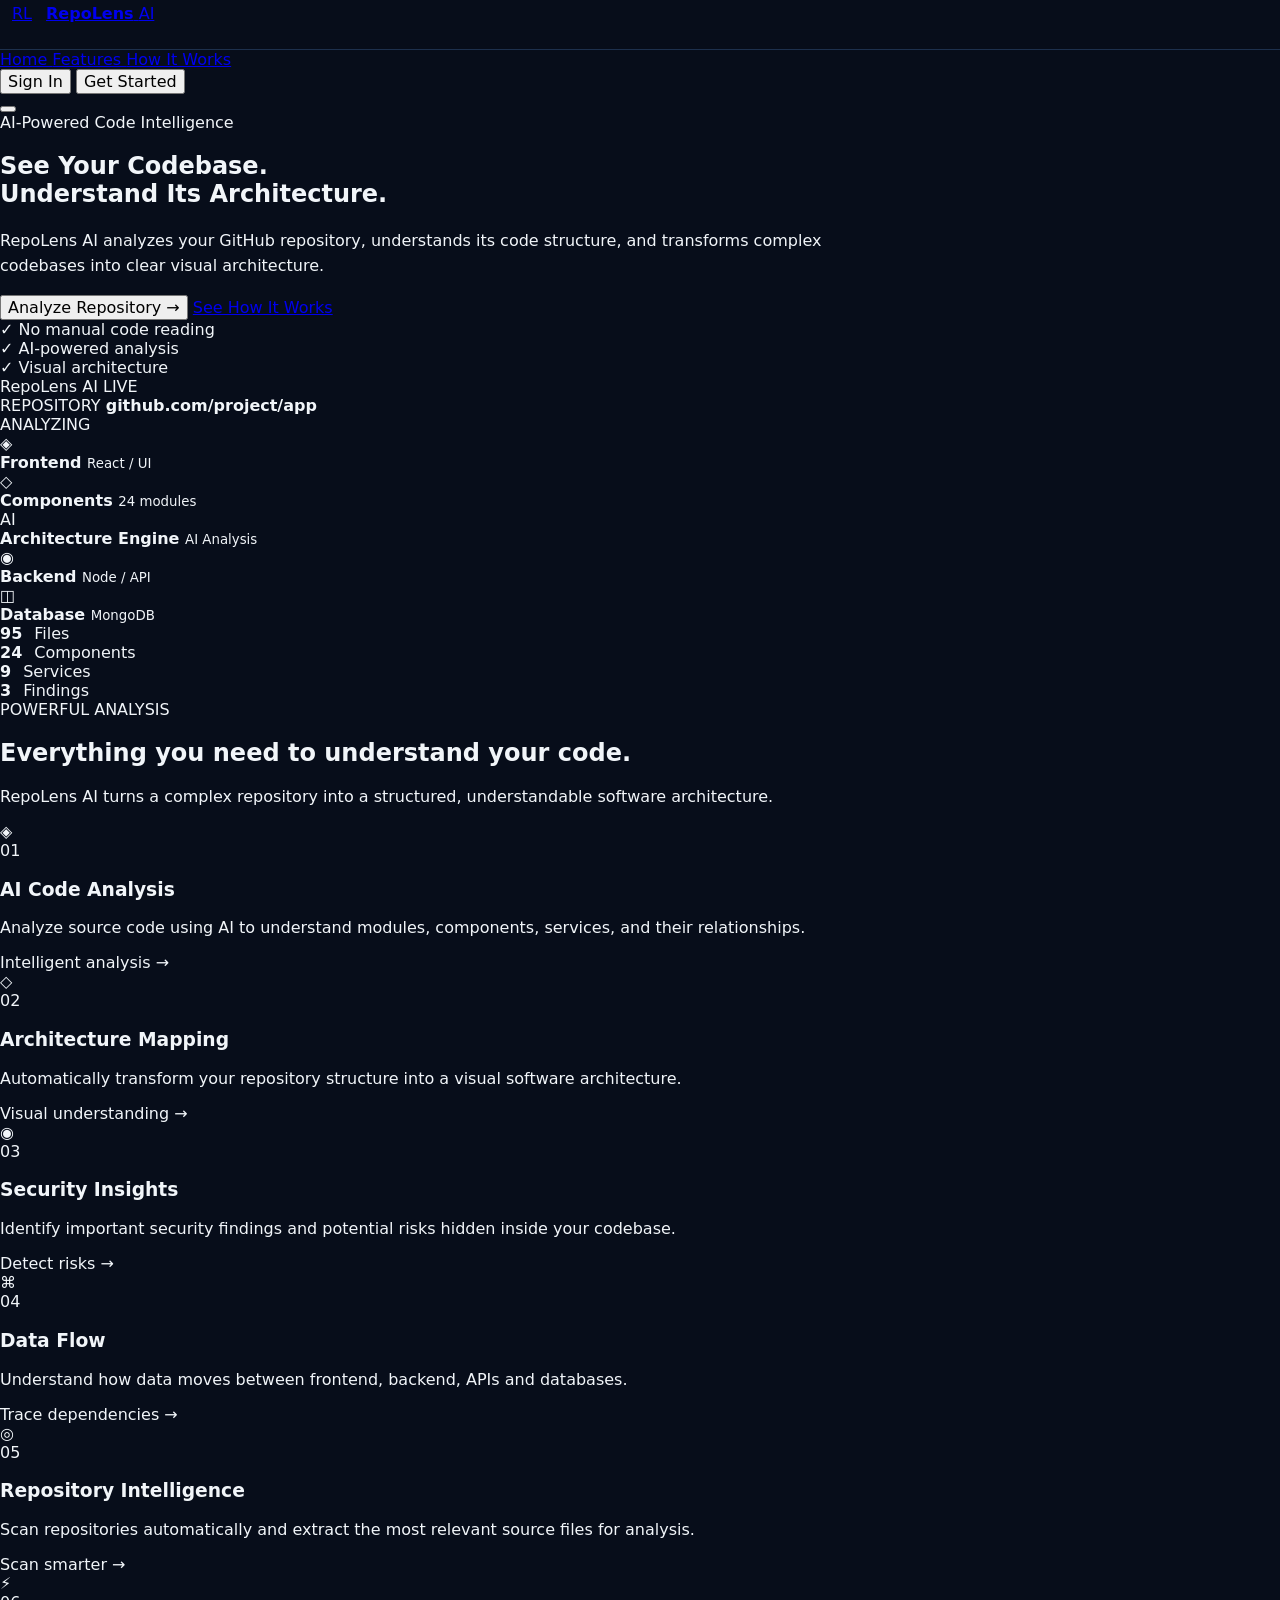
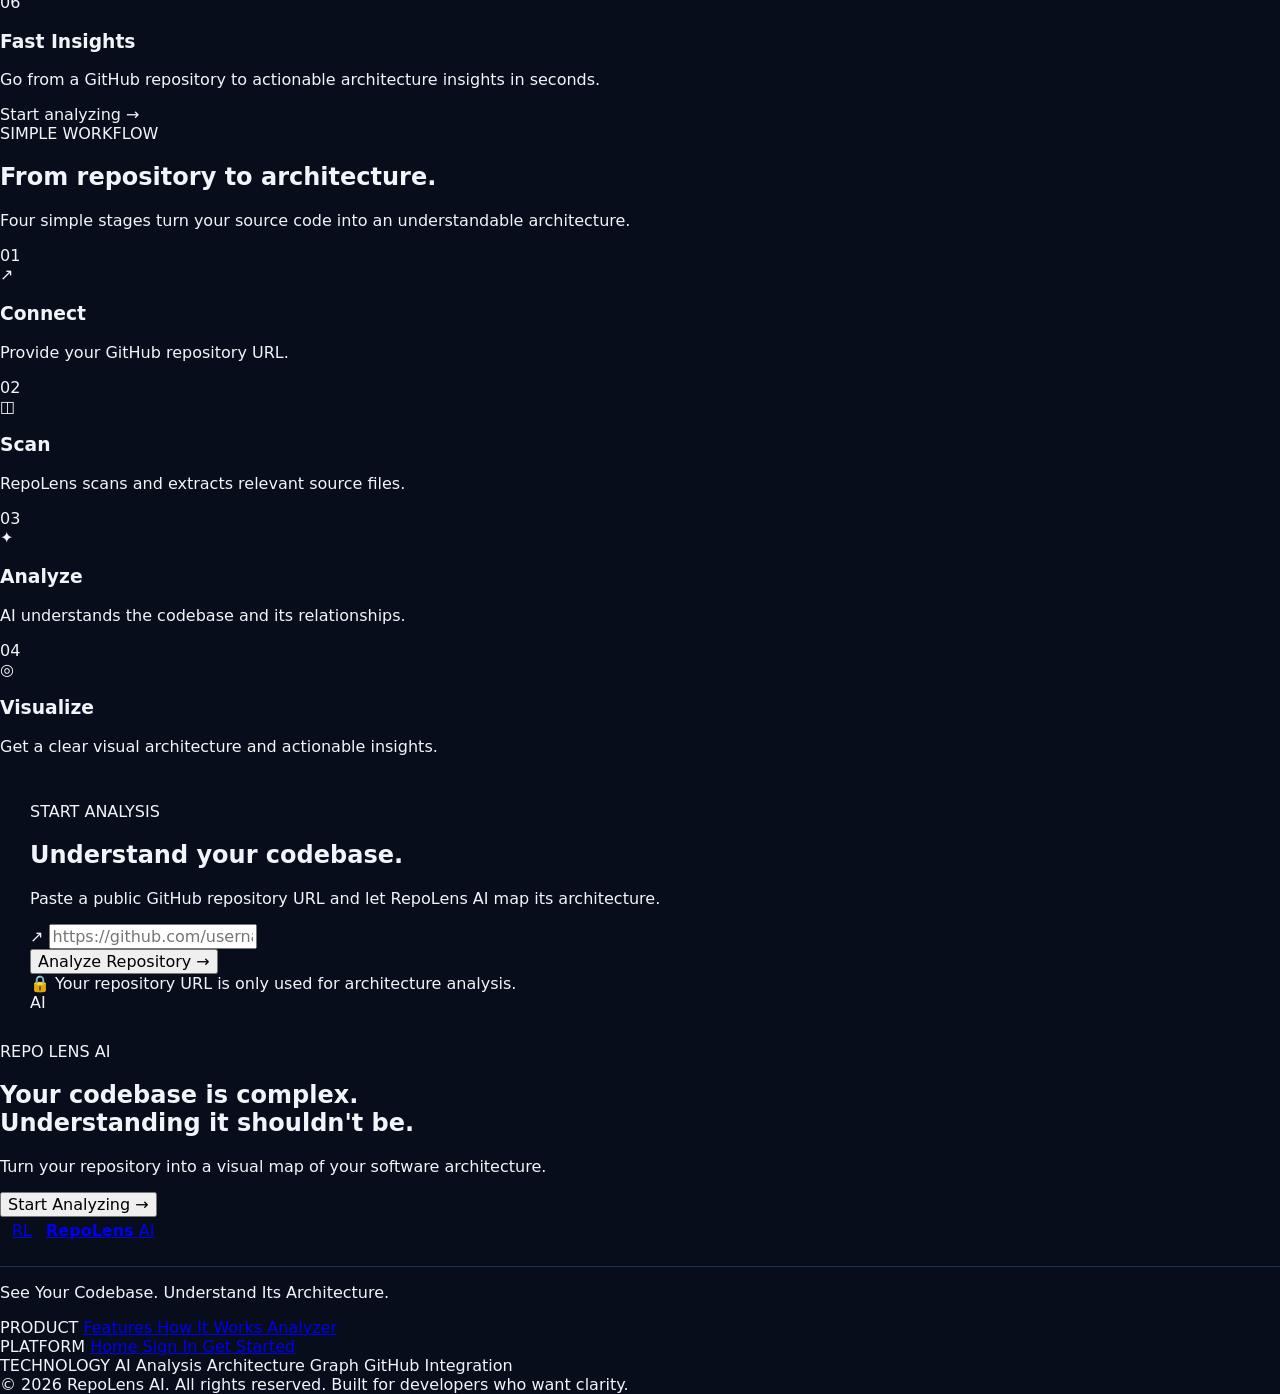
==== frontend/index.html @ fe90793b "Initial RepoLens AI deployment" ====
<!DOCTYPE html>
<html lang="en">

<head>
    <meta charset="UTF-8">

    <meta name="viewport"
        content="width=device-width, initial-scale=1.0">

    <meta name="description"
        content="RepoLens AI - AI-powered software architecture analyzer">

    <meta name="theme-color"
        content="#080f1e">

    <title>RepoLens AI — Understand Your Architecture</title>

    <link rel="stylesheet"
        href="style.css">

        <link rel="icon" href="data:,">

</head>

<body>

    <!-- =====================================================
         BACKGROUND
         ===================================================== -->

    <div class="background-grid"></div>

    <div class="ambient ambient-one"></div>
    <div class="ambient ambient-two"></div>
    <div class="ambient ambient-three"></div>


    <!-- =====================================================
         NAVBAR
         ===================================================== -->

    <header class="navbar">

        <div class="nav-container">

            <a href="#home"
                class="brand">

                <div class="brand-logo">
                    RL
                </div>

                <div class="brand-text">
                    <strong>RepoLens</strong>
                    <span>AI</span>
                </div>

            </a>


            <nav class="nav-links">

                <a href="#home"
                    class="active">
                    Home
                </a>

                <a href="#features">
                    Features
                </a>

                <a href="#how-it-works">
                    How It Works
                </a>

            </nav>


            <div class="nav-actions">

                <button
                    class="nav-btn sign-in-btn"
                    data-action="sign-in">
                    Sign In
                </button>

                <button
                    class="nav-btn nav-primary get-started-btn"
                    data-action="get-started">
                    Get Started
                </button>

            </div>


            <button class="mobile-menu-btn"
                aria-label="Open menu">

                <span></span>
                <span></span>
                <span></span>

            </button>

        </div>

    </header>


    <!-- =====================================================
         HERO
         ===================================================== -->

    <main>

        <section id="home"
            class="hero">

            <div class="hero-container">


                <!-- LEFT -->

                <div class="hero-content">

                    <div class="status-badge">

                        <span class="status-dot"></span>

                        AI-Powered Code Intelligence

                    </div>


                    <h1>

                        See Your Codebase.

                        <br>

                        <span class="gradient-text">
                            Understand Its Architecture.
                        </span>

                    </h1>


                    <p class="hero-description">

                        RepoLens AI analyzes your GitHub repository,
                        understands its code structure, and transforms
                        complex codebases into clear visual architecture.

                    </p>


                    <div class="hero-actions">

                        <button
                            class="btn btn-primary get-started-btn"
                            data-action="get-started">

                            <span>
                                Analyze Repository
                            </span>

                            <span class="arrow">
                                →
                            </span>

                        </button>


                        <a href="#how-it-works"
                            class="btn btn-secondary">

                            See How It Works

                        </a>

                    </div>


                    <div class="hero-trust">

                        <div class="trust-item">

                            <span class="trust-icon">
                                ✓
                            </span>

                            No manual code reading

                        </div>

                        <div class="trust-item">

                            <span class="trust-icon">
                                ✓
                            </span>

                            AI-powered analysis

                        </div>

                        <div class="trust-item">

                            <span class="trust-icon">
                                ✓
                            </span>

                            Visual architecture

                        </div>

                    </div>

                </div>


                <!-- RIGHT ARCHITECTURE PREVIEW -->

                <div class="hero-visual">

                    <div class="hero-glow"></div>


                    <div class="architecture-preview">

                        <div class="window-top">

                            <div class="window-dots">

                                <span></span>
                                <span></span>
                                <span></span>

                            </div>

                            <span class="window-title">
                                RepoLens AI
                            </span>

                            <span class="live-label">
                                LIVE
                            </span>

                        </div>


                        <div class="architecture-body">

                            <div class="scan-header">

                                <div>

                                    <span class="small-label">
                                        REPOSITORY
                                    </span>

                                    <strong>
                                        github.com/project/app
                                    </strong>

                                </div>

                                <div class="scan-status">
                                    ANALYZING
                                </div>

                            </div>


                            <div class="architecture-map">


                                <div class="arch-column">

                                    <div class="arch-node node-blue">

                                        <span class="node-icon">
                                            ◈
                                        </span>

                                        <div>
                                            <strong>
                                                Frontend
                                            </strong>

                                            <small>
                                                React / UI
                                            </small>
                                        </div>

                                    </div>


                                    <div class="arch-node node-purple">

                                        <span class="node-icon">
                                            ◇
                                        </span>

                                        <div>
                                            <strong>
                                                Components
                                            </strong>

                                            <small>
                                                24 modules
                                            </small>
                                        </div>

                                    </div>

                                </div>


                                <div class="connector-column">

                                    <span></span>
                                    <span></span>
                                    <span></span>

                                </div>


                                <div class="arch-column center-column">

                                    <div class="arch-node node-main">

                                        <div class="ai-ring">

                                            <span>
                                                AI
                                            </span>

                                        </div>

                                        <div>

                                            <strong>
                                                Architecture
                                                Engine
                                            </strong>

                                            <small>
                                                AI Analysis
                                            </small>

                                        </div>

                                    </div>

                                </div>


                                <div class="connector-column">

                                    <span></span>
                                    <span></span>
                                    <span></span>

                                </div>


                                <div class="arch-column">

                                    <div class="arch-node node-green">

                                        <span class="node-icon">
                                            ◉
                                        </span>

                                        <div>

                                            <strong>
                                                Backend
                                            </strong>

                                            <small>
                                                Node / API
                                            </small>

                                        </div>

                                    </div>


                                    <div class="arch-node node-orange">

                                        <span class="node-icon">
                                            ◫
                                        </span>

                                        <div>

                                            <strong>
                                                Database
                                            </strong>

                                            <small>
                                                MongoDB
                                            </small>

                                        </div>

                                    </div>

                                </div>

                            </div>


                            <div class="analysis-footer">

                                <div class="analysis-item">

                                    <strong>
                                        95
                                    </strong>

                                    <span>
                                        Files
                                    </span>

                                </div>


                                <div class="analysis-item">

                                    <strong>
                                        24
                                    </strong>

                                    <span>
                                        Components
                                    </span>

                                </div>


                                <div class="analysis-item">

                                    <strong>
                                        9
                                    </strong>

                                    <span>
                                        Services
                                    </span>

                                </div>


                                <div class="analysis-item">

                                    <strong>
                                        3
                                    </strong>

                                    <span>
                                        Findings
                                    </span>

                                </div>

                            </div>

                        </div>

                    </div>

                </div>

            </div>

        </section>


        <!-- =================================================
             FEATURES
             ================================================= -->

        <section id="features"
            class="section features-section">

            <div class="section-container">


                <div class="section-heading">

                    <div class="section-eyebrow">
                        POWERFUL ANALYSIS
                    </div>

                    <h2>
                        Everything you need to
                        <span>understand your code.</span>
                    </h2>

                    <p>
                        RepoLens AI turns a complex repository
                        into a structured, understandable
                        software architecture.
                    </p>

                </div>


                <div class="features-grid">


                    <!-- FEATURE 1 -->

                    <article class="feature-card">

                        <div class="feature-icon blue">
                            ◈
                        </div>

                        <div class="feature-number">
                            01
                        </div>

                        <h3>
                            AI Code Analysis
                        </h3>

                        <p>
                            Analyze source code using AI to
                            understand modules, components,
                            services, and their relationships.
                        </p>

                        <div class="feature-link">
                            Intelligent analysis →
                        </div>

                    </article>


                    <!-- FEATURE 2 -->

                    <article class="feature-card">

                        <div class="feature-icon purple">
                            ◇
                        </div>

                        <div class="feature-number">
                            02
                        </div>

                        <h3>
                            Architecture Mapping
                        </h3>

                        <p>
                            Automatically transform your
                            repository structure into a
                            visual software architecture.
                        </p>

                        <div class="feature-link">
                            Visual understanding →
                        </div>

                    </article>


                    <!-- FEATURE 3 -->

                    <article class="feature-card">

                        <div class="feature-icon green">
                            ◉
                        </div>

                        <div class="feature-number">
                            03
                        </div>

                        <h3>
                            Security Insights
                        </h3>

                        <p>
                            Identify important security
                            findings and potential risks
                            hidden inside your codebase.
                        </p>

                        <div class="feature-link">
                            Detect risks →
                        </div>

                    </article>


                    <!-- FEATURE 4 -->

                    <article class="feature-card">

                        <div class="feature-icon orange">
                            ⌘
                        </div>

                        <div class="feature-number">
                            04
                        </div>

                        <h3>
                            Data Flow
                        </h3>

                        <p>
                            Understand how data moves between
                            frontend, backend, APIs and databases.
                        </p>

                        <div class="feature-link">
                            Trace dependencies →
                        </div>

                    </article>


                    <!-- FEATURE 5 -->

                    <article class="feature-card">

                        <div class="feature-icon cyan">
                            ◎
                        </div>

                        <div class="feature-number">
                            05
                        </div>

                        <h3>
                            Repository Intelligence
                        </h3>

                        <p>
                            Scan repositories automatically and
                            extract the most relevant source files
                            for analysis.
                        </p>

                        <div class="feature-link">
                            Scan smarter →
                        </div>

                    </article>


                    <!-- FEATURE 6 -->

                    <article class="feature-card">

                        <div class="feature-icon red">
                            ⚡
                        </div>

                        <div class="feature-number">
                            06
                        </div>

                        <h3>
                            Fast Insights
                        </h3>

                        <p>
                            Go from a GitHub repository to
                            actionable architecture insights
                            in seconds.
                        </p>

                        <div class="feature-link">
                            Start analyzing →
                        </div>

                    </article>

                </div>

            </div>

        </section>


        <!-- =================================================
             HOW IT WORKS
             ================================================= -->

        <section id="how-it-works"
            class="section workflow-section">

            <div class="section-container">


                <div class="section-heading">

                    <div class="section-eyebrow">
                        SIMPLE WORKFLOW
                    </div>

                    <h2>
                        From repository to
                        <span>architecture.</span>
                    </h2>

                    <p>
                        Four simple stages turn your source code
                        into an understandable architecture.
                    </p>

                </div>


                <div class="workflow">


                    <div class="workflow-line"></div>


                    <div class="workflow-step">

                        <div class="step-number">
                            01
                        </div>

                        <div class="step-icon">
                            ↗
                        </div>

                        <h3>
                            Connect
                        </h3>

                        <p>
                            Provide your GitHub repository URL.
                        </p>

                    </div>


                    <div class="workflow-step">

                        <div class="step-number">
                            02
                        </div>

                        <div class="step-icon">
                            ◫
                        </div>

                        <h3>
                            Scan
                        </h3>

                        <p>
                            RepoLens scans and extracts
                            relevant source files.
                        </p>

                    </div>


                    <div class="workflow-step">

                        <div class="step-number">
                            03
                        </div>

                        <div class="step-icon">
                            ✦
                        </div>

                        <h3>
                            Analyze
                        </h3>

                        <p>
                            AI understands the codebase
                            and its relationships.
                        </p>

                    </div>


                    <div class="workflow-step">

                        <div class="step-number">
                            04
                        </div>

                        <div class="step-icon">
                            ◎
                        </div>

                        <h3>
                            Visualize
                        </h3>

                        <p>
                            Get a clear visual architecture
                            and actionable insights.
                        </p>

                    </div>

                </div>

            </div>

        </section>


        <!-- =================================================
             ANALYZER
             ================================================= -->

        <section id="analyzer"
            class="section analyzer-section">

            <div class="section-container">

                <div class="analyzer-card">


                    <div class="analyzer-content">

                        <div class="section-eyebrow">
                            START ANALYSIS
                        </div>

                        <h2>
                            Understand your
                            <span>codebase.</span>
                        </h2>

                        <p>
                            Paste a public GitHub repository
                            URL and let RepoLens AI map its
                            architecture.
                        </p>


                        <div class="repo-input-group">

                            <div class="input-wrapper">

                                <span class="input-icon">
                                    ↗
                                </span>

                                <input
                                    id="repo-url"
                                    class="repo-url-input"
                                    type="url"
                                    placeholder="https://github.com/username/repository"
                                    autocomplete="off">

                            </div>


                            <button
                                id="analyze-btn"
                                class="btn btn-primary analyze-btn">

                                Analyze Repository

                                <span>
                                    →
                                </span>

                            </button>

                        </div>


                        <div class="input-note">

                            <span>🔒</span>

                            Your repository URL is only used
                            for architecture analysis.

                        </div>

                    </div>


                    <div class="analyzer-decoration">

                        <div class="decoration-ring ring-one"></div>
                        <div class="decoration-ring ring-two"></div>
                        <div class="decoration-ring ring-three"></div>

                        <div class="decoration-core">
                            AI
                        </div>

                    </div>

                </div>

            </div>

        </section>


        <!-- =================================================
             CTA
             ================================================= -->

        <section class="cta-section">

            <div class="section-container">

                <div class="cta-box">

                    <div class="cta-glow"></div>

                    <div class="cta-content">

                        <div class="section-eyebrow">
                            REPO LENS AI
                        </div>

                        <h2>
                            Your codebase is complex.
                            <br>
                            <span>
                                Understanding it shouldn't be.
                            </span>
                        </h2>

                        <p>
                            Turn your repository into a
                            visual map of your software architecture.
                        </p>


                        <button
                            class="btn btn-primary get-started-btn"
                            data-action="get-started">

                            Start Analyzing

                            <span>
                                →
                            </span>

                        </button>

                    </div>

                </div>

            </div>

        </section>

    </main>


    <!-- =====================================================
         FOOTER
         ===================================================== -->

    <footer class="footer">

        <div class="footer-container">


            <div class="footer-brand">

                <a href="#home"
                    class="brand">

                    <div class="brand-logo">
                        RL
                    </div>

                    <div class="brand-text">
                        <strong>RepoLens</strong>
                        <span>AI</span>
                    </div>

                </a>

                <p>
                    See Your Codebase.
                    Understand Its Architecture.
                </p>

            </div>


            <div class="footer-links">

                <div>

                    <span class="footer-title">
                        PRODUCT
                    </span>

                    <a href="#features">
                        Features
                    </a>

                    <a href="#how-it-works">
                        How It Works
                    </a>

                    <a href="#analyzer">
                        Analyzer
                    </a>

                </div>


                <div>

                    <span class="footer-title">
                        PLATFORM
                    </span>

                    <a href="#home">
                        Home
                    </a>

                    <a href="#">
                        Sign In
                    </a>

                    <a href="#">
                        Get Started
                    </a>

                </div>


                <div>

                    <span class="footer-title">
                        TECHNOLOGY
                    </span>

                    <span>
                        AI Analysis
                    </span>

                    <span>
                        Architecture Graph
                    </span>

                    <span>
                        GitHub Integration
                    </span>

                </div>

            </div>

        </div>


        <div class="footer-bottom">

            <span>
                © 2026 RepoLens AI. All rights reserved.
            </span>

            <span>
                Built for developers who want clarity.
            </span>

        </div>

    </footer>


    <!-- =====================================================
         SCRIPT
         ===================================================== -->

    <script src="script.js"></script>

</body>

</html>
---- frontend/style.css ----
/* =========================================================
   RepoLens AI — GLOBAL RESPONSIVE DESIGN SYSTEM
   Applies to:
   dashboard.html
   architecture.html
   history.html
========================================================= */

:root {
    --rl-bg: #070d1a;
    --rl-sidebar: #080d1a;
    --rl-card: #111c31;
    --rl-card-dark: #0c1629;
    --rl-border: #1d304d;
    --rl-border-light: #28486f;
    --rl-blue: #4d9cff;
    --rl-blue-dark: #2d7ff9;
    --rl-text: #f1f5f9;
    --rl-muted: #8fa4c7;
    --rl-green: #22c55e;
}

/* =========================================================
   GLOBAL RESET
========================================================= */

html {
    width: 100%;
    min-height: 100%;
    overflow-x: hidden;
    scroll-behavior: smooth;
}

body {
    width: 100%;
    min-height: 100vh;
    margin: 0;
    padding: 0;
    overflow-x: hidden;
    background: var(--rl-bg);
    color: var(--rl-text);
    font-family:
        Inter,
        system-ui,
        -apple-system,
        BlinkMacSystemFont,
        "Segoe UI",
        Arial,
        sans-serif;
}

*,
*::before,
*::after {
    box-sizing: border-box;
}

img {
    max-width: 100%;
}

button,
input,
textarea,
select {
    font: inherit;
}

a {
    -webkit-tap-highlight-color: transparent;
}

/* =========================================================
   UNIFIED SIDEBAR
========================================================= */

.sidebar {
    width: 280px !important;
    min-width: 280px !important;
    height: 100vh !important;
    min-height: 100vh !important;

    position: fixed !important;
    left: 0 !important;
    top: 0 !important;
    bottom: 0 !important;

    padding: 24px 18px !important;

    background: var(--rl-sidebar) !important;
    border-right: 1px solid var(--rl-border) !important;

    overflow-y: auto !important;
    overflow-x: hidden !important;

    z-index: 1000 !important;
}

/* scrollbar */

.sidebar::-webkit-scrollbar {
    width: 4px;
}

.sidebar::-webkit-scrollbar-thumb {
    background: #1d304d;
    border-radius: 10px;
}

/* =========================================================
   BRAND
========================================================= */

.brand {
    display: flex !important;
    align-items: center !important;
    gap: 14px !important;

    padding: 4px 12px 26px !important;

    border-bottom: 1px solid var(--rl-border) !important;
}

.brand img {
    width: 58px !important;
    height: 58px !important;

    flex-shrink: 0;

    object-fit: contain !important;
}

.brand-name {
    font-size: 21px !important;
    font-weight: 800 !important;
    line-height: 1.1 !important;
    color: #ffffff !important;
}

.brand-sub,
.brand-subtitle {
    margin-top: 7px !important;

    color: var(--rl-muted) !important;

    font-size: 11px !important;
    letter-spacing: 2.5px !important;

    line-height: 1.45 !important;
}

/* =========================================================
   NAVIGATION
========================================================= */

.nav-title,
.sidebar-label,
.section-title {
    margin: 30px 12px 12px !important;

    color: #6288b9 !important;

    font-size: 11px !important;
    font-weight: 700 !important;

    letter-spacing: 2.5px !important;
    text-transform: uppercase;
}

.sidebar-nav {
    display: flex !important;
    flex-direction: column !important;
    gap: 5px !important;
}

.nav-link,
.nav-item {
    width: 100% !important;

    display: flex !important;
    align-items: center !important;

    gap: 13px !important;

    padding: 13px 14px !important;
    margin-bottom: 3px !important;

    border: 1px solid transparent !important;
    border-radius: 11px !important;

    color: #91acd0 !important;

    font-size: 15px !important;
    line-height: 1.3 !important;

    text-decoration: none !important;

    transition:
        background .2s ease,
        border-color .2s ease,
        color .2s ease,
        transform .2s ease !important;
}

.nav-link:hover,
.nav-item:hover,
.sidebar-nav button:hover {
    background: rgba(59, 130, 246, .08) !important;
    border-color: rgba(59, 130, 246, .18) !important;
    color: #ffffff !important;
}

.nav-link.active,
.nav-item.active,
.sidebar-nav button.active {
    background: #0e1d35 !important;
    border-color: #28568d !important;
    color: #ffffff !important;
}

.nav-icon,
.icon {
    width: 20px !important;

    flex-shrink: 0;

    text-align: center !important;

    color: var(--rl-blue) !important;
}

/* dashboard button nav */

.sidebar-nav button {
    width: 100% !important;

    display: flex !important;
    align-items: center !important;

    gap: 13px !important;

    padding: 13px 14px !important;

    border: 1px solid transparent !important;
    border-radius: 11px !important;

    background: transparent !important;

    color: #91acd0 !important;

    cursor: pointer !important;

    text-align: left !important;

    font-size: 15px !important;
}

/* =========================================================
   MAIN CONTENT — ALL PAGES
========================================================= */

.main,
.main-content {
    margin-left: 280px !important;

    width: calc(100% - 280px) !important;

    min-height: 100vh !important;

    overflow-x: hidden !important;
}

/* =========================================================
   TOP BAR
========================================================= */

.topbar {
    width: 100% !important;

    height: 82px !important;

    padding: 0 36px !important;

    display: flex !important;
    align-items: center !important;
    justify-content: space-between !important;

    border-bottom: 1px solid var(--rl-border) !important;

    background: rgba(7, 13, 26, .92) !important;

    backdrop-filter: blur(18px) !important;
    -webkit-backdrop-filter: blur(18px) !important;

    position: sticky !important;
    top: 0 !important;

    z-index: 900 !important;
}

.page-title,
.topbar h1 {
    margin: 0 !important;

    color: #f5f7fb !important;

    font-size: clamp(22px, 2.5vw, 34px) !important;
    font-weight: 800 !important;

    line-height: 1.2 !important;
}

.engine-status,
.status {
    display: flex !important;
    align-items: center !important;

    gap: 9px !important;

    color: #9bb0d0 !important;

    font-size: 14px !important;

    white-space: nowrap;
}

.status-dot {
    width: 9px !important;
    height: 9px !important;

    flex-shrink: 0;

    border-radius: 50% !important;

    background: var(--rl-green) !important;

    box-shadow:
        0 0 8px rgba(34, 197, 94, .8),
        0 0 18px rgba(34, 197, 94, .3) !important;
}

/* =========================================================
   CONTENT CONTAINER
========================================================= */

.content {
    width: 100% !important;

    max-width: 1500px !important;

    margin: 0 auto !important;

    padding: 38px clamp(20px, 4vw, 56px) 70px !important;
}

/* =========================================================
   HEADINGS
========================================================= */

.hero-title,
.welcome h1,
.content > .page-title {
    max-width: 100% !important;

    overflow-wrap: anywhere;
}

.hero-title {
    margin-top: 18px !important;

    font-size: clamp(28px, 4vw, 42px) !important;

    line-height: 1.15 !important;
}

.hero-description,
.description,
.welcome p {
    max-width: 850px !important;

    line-height: 1.6 !important;
}

/* =========================================================
   REPOSITORY CARD
========================================================= */

.repo-card {
    width: 100% !important;

    margin-top: 30px !important;

    padding: 24px clamp(18px, 3vw, 32px) !important;

    border-radius: 20px !important;

    overflow: hidden !important;
}

.repo-url {
    max-width: 100% !important;

    overflow-wrap: anywhere !important;
    word-break: break-word !important;

    line-height: 1.45 !important;
}

/* =========================================================
   STATS
========================================================= */

.stats-grid {
    width: 100% !important;

    display: grid !important;

    grid-template-columns:
        repeat(4, minmax(0, 1fr)) !important;

    gap: 16px !important;
}

.stat-card {
    min-width: 0 !important;

    width: 100% !important;

    padding: 22px !important;

    overflow: hidden !important;
}

.stat-label {
    overflow-wrap: anywhere;
}

.stat-value {
    max-width: 100%;

    overflow-wrap: anywhere;
}

/* =========================================================
   GENERAL DASHBOARD GRIDS
========================================================= */

.dashboard-grid,
.bottom-grid {
    width: 100% !important;

    display: grid !important;

    gap: 18px !important;

    min-width: 0 !important;
}

.dashboard-grid {
    grid-template-columns:
        minmax(0, 1.55fr)
        minmax(300px, 1fr) !important;
}

.bottom-grid {
    grid-template-columns:
        minmax(0, 1.4fr)
        minmax(300px, 1fr) !important;
}

.card,
.panel,
.analyzer-card,
.history-card {
    min-width: 0 !important;

    max-width: 100% !important;
}

/* =========================================================
   GENERAL CARDS
========================================================= */

.card {
    padding: clamp(20px, 2.5vw, 30px) !important;

    border-radius: 20px !important;

    overflow: hidden !important;
}

.card-title {
    overflow-wrap: anywhere;
}

.card-description {
    line-height: 1.55 !important;
}

/* =========================================================
   TECHNOLOGIES
========================================================= */

.tech-list {
    width: 100% !important;

    display: flex !important;

    flex-wrap: wrap !important;

    gap: 9px !important;
}

.tech {
    max-width: 100% !important;

    overflow-wrap: anywhere !important;

    line-height: 1.35 !important;
}

/* =========================================================
   COMPONENTS
========================================================= */

.components-list {
    width: 100% !important;

    display: grid !important;

    grid-template-columns:
        repeat(2, minmax(0, 1fr)) !important;

    gap: 13px !important;
}

.component {
    min-width: 0 !important;

    overflow: hidden !important;
}

.component-name,
.component-description {
    overflow-wrap: anywhere !important;
}

/* =========================================================
   ARCHITECTURE GRAPH
========================================================= */

.graph-card {
    width: 100% !important;

    min-width: 0 !important;
}

.graph-wrapper {
    width: 100% !important;

    min-width: 0 !important;

    max-width: 100% !important;

    overflow: auto !important;

    -webkit-overflow-scrolling: touch !important;
}

.graph-wrapper svg {
    display: block !important;

    width: 100% !important;

    min-width: 0 !important;

    max-width: 100% !important;

    height: auto !important;
}

/* =========================================================
   RELATIONSHIPS / DATA FLOW / LISTS
========================================================= */

.smart-list {
    width: 100% !important;

    min-width: 0 !important;

    display: grid !important;

    gap: 10px !important;
}

.list-item {
    min-width: 0 !important;

    max-width: 100% !important;

    overflow-wrap: anywhere !important;

    word-break: break-word !important;

    line-height: 1.55 !important;
}

/* =========================================================
   SECURITY
========================================================= */

.security-item {
    min-width: 0 !important;

    max-width: 100% !important;

    overflow: hidden !important;
}

.security-head {
    min-width: 0 !important;
}

.security-finding {
    min-width: 0 !important;

    overflow-wrap: anywhere !important;
}

.recommendation {
    overflow-wrap: anywhere !important;

    line-height: 1.55 !important;
}

/* =========================================================
   ANALYZER
========================================================= */

.analyzer-card {
    width: 100% !important;

    padding: clamp(22px, 3vw, 30px) !important;

    overflow: hidden !important;
}

.analyzer-form {
    width: 100% !important;

    display: flex !important;

    gap: 11px !important;

    min-width: 0 !important;
}

.repo-input {
    width: 100% !important;

    min-width: 0 !important;

    flex: 1 1 auto !important;

    max-width: 100% !important;
}

.analyze-button {
    min-height: 48px !important;

    flex: 0 0 auto !important;

    white-space: nowrap !important;
}

/* =========================================================
   RECENT ANALYSES
========================================================= */

.analysis-item {
    min-width: 0 !important;

    width: 100% !important;

    display: flex !important;

    gap: 12px !important;
}

.analysis-info {
    min-width: 0 !important;

    flex: 1 !important;
}

.analysis-name,
.analysis-url {
    max-width: 100% !important;

    overflow-wrap: anywhere !important;
}

.analysis-url {
    white-space: normal !important;
}

/* =========================================================
   QUICK ACTIONS
========================================================= */

.quick-actions {
    width: 100% !important;

    display: grid !important;

    grid-template-columns:
        repeat(2, minmax(0, 1fr)) !important;

    gap: 10px !important;
}

.quick-action {
    min-width: 0 !important;

    width: 100% !important;
}

/* =========================================================
   HISTORY
========================================================= */

.history-card {
    width: 100% !important;

    overflow: hidden !important;
}

.history-item {
    width: 100% !important;

    min-width: 0 !important;
}

.repo-info {
    min-width: 0 !important;

    flex: 1 !important;
}

.repo-info > div:last-child {
    min-width: 0 !important;
}

.repo-name,
.repo-url,
.repo-date {
    max-width: 100% !important;

    overflow-wrap: anywhere !important;
    word-break: break-word !important;
}

.actions {
    flex-shrink: 0 !important;
}

/* =========================================================
   TOAST
========================================================= */

.toast {
    max-width: min(380px, calc(100vw - 30px)) !important;

    right: 15px !important;
    bottom: 15px !important;
}

/* =========================================================
   TABLET — <= 1100px
========================================================= */

@media (max-width: 1100px) {

    .sidebar {
        width: 250px !important;
        min-width: 250px !important;
    }

    .main,
    .main-content {
        margin-left: 250px !important;

        width: calc(100% - 250px) !important;
    }

    .content {
        padding-left: 28px !important;
        padding-right: 28px !important;
    }

    .stats-grid {
        grid-template-columns:
            repeat(2, minmax(0, 1fr)) !important;
    }

    .dashboard-grid,
    .bottom-grid {
        grid-template-columns: 1fr !important;
    }

    .components-list {
        grid-template-columns:
            repeat(2, minmax(0, 1fr)) !important;
    }
}

/* =========================================================
   TABLET / SMALL LAPTOP — <= 850px
========================================================= */

@media (max-width: 850px) {

    .sidebar {
        width: 220px !important;
        min-width: 220px !important;

        padding: 20px 14px !important;
    }

    .main,
    .main-content {
        margin-left: 220px !important;

        width: calc(100% - 220px) !important;
    }

    .brand img {
        width: 50px !important;
        height: 50px !important;
    }

    .brand-name {
        font-size: 18px !important;
    }

    .brand-sub,
    .brand-subtitle {
        font-size: 9px !important;
    }

    .nav-link,
    .nav-item,
    .sidebar-nav button {
        font-size: 13px !important;

        padding: 11px 10px !important;
    }

    .topbar {
        height: 74px !important;

        padding-left: 24px !important;
        padding-right: 24px !important;
    }

    .content {
        padding: 28px 20px 55px !important;
    }

    .hero-title {
        font-size: 32px !important;
    }

    .page-title,
    .topbar h1 {
        font-size: 25px !important;
    }

    .engine-status,
    .status {
        font-size: 12px !important;
    }
}

/* =========================================================
   MOBILE — <= 700px
========================================================= */

@media (max-width: 700px) {

    html,
    body {
        overflow-x: hidden !important;
    }

    /* Sidebar becomes top navigation area */
    .sidebar {
        position: relative !important;

        left: auto !important;
        top: auto !important;
        bottom: auto !important;

        width: 100% !important;
        min-width: 100% !important;

        height: auto !important;
        min-height: auto !important;

        padding: 14px !important;

        overflow: visible !important;

        border-right: none !important;
        border-bottom: 1px solid var(--rl-border) !important;
    }

    .main,
    .main-content {
        width: 100% !important;

        margin-left: 0 !important;

        min-height: auto !important;
    }

    /* Brand */
    .brand {
        padding: 4px 8px 16px !important;

        gap: 11px !important;
    }

    .brand img {
        width: 46px !important;
        height: 46px !important;
    }

    .brand-name {
        font-size: 18px !important;
    }

    .brand-sub,
    .brand-subtitle {
        font-size: 9px !important;

        letter-spacing: 2px !important;
    }

    /* Navigation becomes horizontal scroll */
    .sidebar-nav {
        flex-direction: row !important;

        overflow-x: auto !important;

        padding-bottom: 3px !important;

        gap: 7px !important;
    }

    .sidebar-nav::-webkit-scrollbar {
        height: 3px;
    }

    .nav-title,
    .sidebar-label,
    .section-title {
        margin: 16px 8px 8px !important;
    }

    .nav-link,
    .nav-item,
    .sidebar-nav button {
        width: auto !important;

        min-width: max-content !important;

        flex-shrink: 0 !important;

        padding: 9px 12px !important;

        border-radius: 9px !important;

        font-size: 12px !important;
    }

    .nav-icon,
    .icon {
        width: auto !important;
    }

    /* Hide account section label spacing */
    .sidebar-bottom {
        position: static !important;

        margin-top: 12px !important;
    }

    .user-mini {
        max-width: 100% !important;
    }

    /* Topbar */
    .topbar {
        position: sticky !important;

        height: 66px !important;

        padding: 0 16px !important;
    }

    .page-title,
    .topbar h1 {
        font-size: 22px !important;
    }

    .engine-status,
    .status {
        font-size: 11px !important;
    }

    .status-dot {
        width: 7px !important;
        height: 7px !important;
    }

    /* Content */
    .content {
        padding: 22px 14px 45px !important;
    }

    .hero-title {
        font-size: 29px !important;
    }

    .hero-description,
    .description,
    .welcome p {
        font-size: 13px !important;
    }

    /* Stats */
    .stats-grid {
        grid-template-columns: 1fr !important;

        gap: 11px !important;
    }

    .stat-card {
        padding: 18px !important;
    }

    .stat-value {
        font-size: 25px !important;
    }

    /* Dashboard grids */
    .dashboard-grid,
    .bottom-grid {
        grid-template-columns: 1fr !important;

        gap: 13px !important;
    }

    /* Components */
    .components-list {
        grid-template-columns: 1fr !important;
    }

    /* Analyzer */
    .analyzer-card {
        padding: 20px !important;

        border-radius: 16px !important;
    }

    .analyzer-form {
        flex-direction: column !important;
    }

    .repo-input {
        width: 100% !important;

        min-height: 48px !important;
    }

    .analyze-button {
        width: 100% !important;

        min-height: 48px !important;
    }

    /* Quick actions */
    .quick-actions {
        grid-template-columns: 1fr !important;
    }

    /* History */
    .history-item {
        flex-direction: column !important;

        align-items: stretch !important;

        gap: 15px !important;

        padding: 18px !important;
    }

    .repo-info {
        width: 100% !important;
    }

    .actions {
        width: 100% !important;

        display: flex !important;

        justify-content: flex-start !important;

        flex-wrap: wrap !important;
    }

    /* Architecture graph */
    .graph-wrapper {
        padding: 10px !important;

        border-radius: 12px !important;
    }

    .graph-wrapper svg {
        width: 100% !important;

        min-width: 0 !important;

        height: auto !important;
    }

    /* Cards */
    .card {
        padding: 18px !important;

        border-radius: 16px !important;
    }

    .card-title {
        font-size: 18px !important;
    }

    .card-description {
        font-size: 12px !important;
    }

    .repo-card {
        padding: 20px !important;

        border-radius: 16px !important;
    }

    .repo-url {
        font-size: 15px !important;
    }
}

/* =========================================================
   VERY SMALL PHONES — <= 420px
========================================================= */

@media (max-width: 420px) {

    .sidebar {
        padding: 10px !important;
    }

    .brand {
        padding-bottom: 13px !important;
    }

    .brand img {
        width: 40px !important;
        height: 40px !important;
    }

    .brand-name {
        font-size: 16px !important;
    }

    .brand-sub,
    .brand-subtitle {
        font-size: 8px !important;
    }

    .topbar {
        height: 60px !important;

        padding: 0 12px !important;
    }

    .page-title,
    .topbar h1 {
        font-size: 19px !important;
    }

    .engine-status,
    .status {
        font-size: 9px !important;
    }

    .content {
        padding: 18px 11px 35px !important;
    }

    .hero-title {
        font-size: 25px !important;
    }

    .repo-card,
    .analyzer-card,
    .card {
        padding: 16px !important;
    }

    .stat-card {
        padding: 16px !important;
    }

    .stat-label {
        font-size: 11px !important;
    }

    .stat-value {
        font-size: 23px !important;
    }

    .security-head {
        flex-direction: column !important;
    }

    .severity {
        align-self: flex-start !important;
    }

    .repo-info {
        align-items: flex-start !important;
    }

    .repo-icon {
        width: 42px !important;
        height: 42px !important;
    }
}

/* =========================================================
   ACCESSIBILITY
========================================================= */

button:focus-visible,
a:focus-visible,
input:focus-visible {
    outline: 2px solid var(--rl-blue) !important;
    outline-offset: 2px !important;
}

/* =========================================================
   PREVENT LONG CONTENT FROM BREAKING LAYOUT
========================================================= */

p,
h1,
h2,
h3,
h4,
h5,
h6,
div,
span {
    overflow-wrap: break-word;
}

pre,
code {
    max-width: 100%;
    overflow-x: auto;
}

/* =========================================================
   TOUCH DEVICES
========================================================= */

@media (hover: none) {

    .stat-card:hover,
    .quick-action:hover,
    .nav-link:hover,
    .nav-item:hover {
        transform: none !important;
    }
}
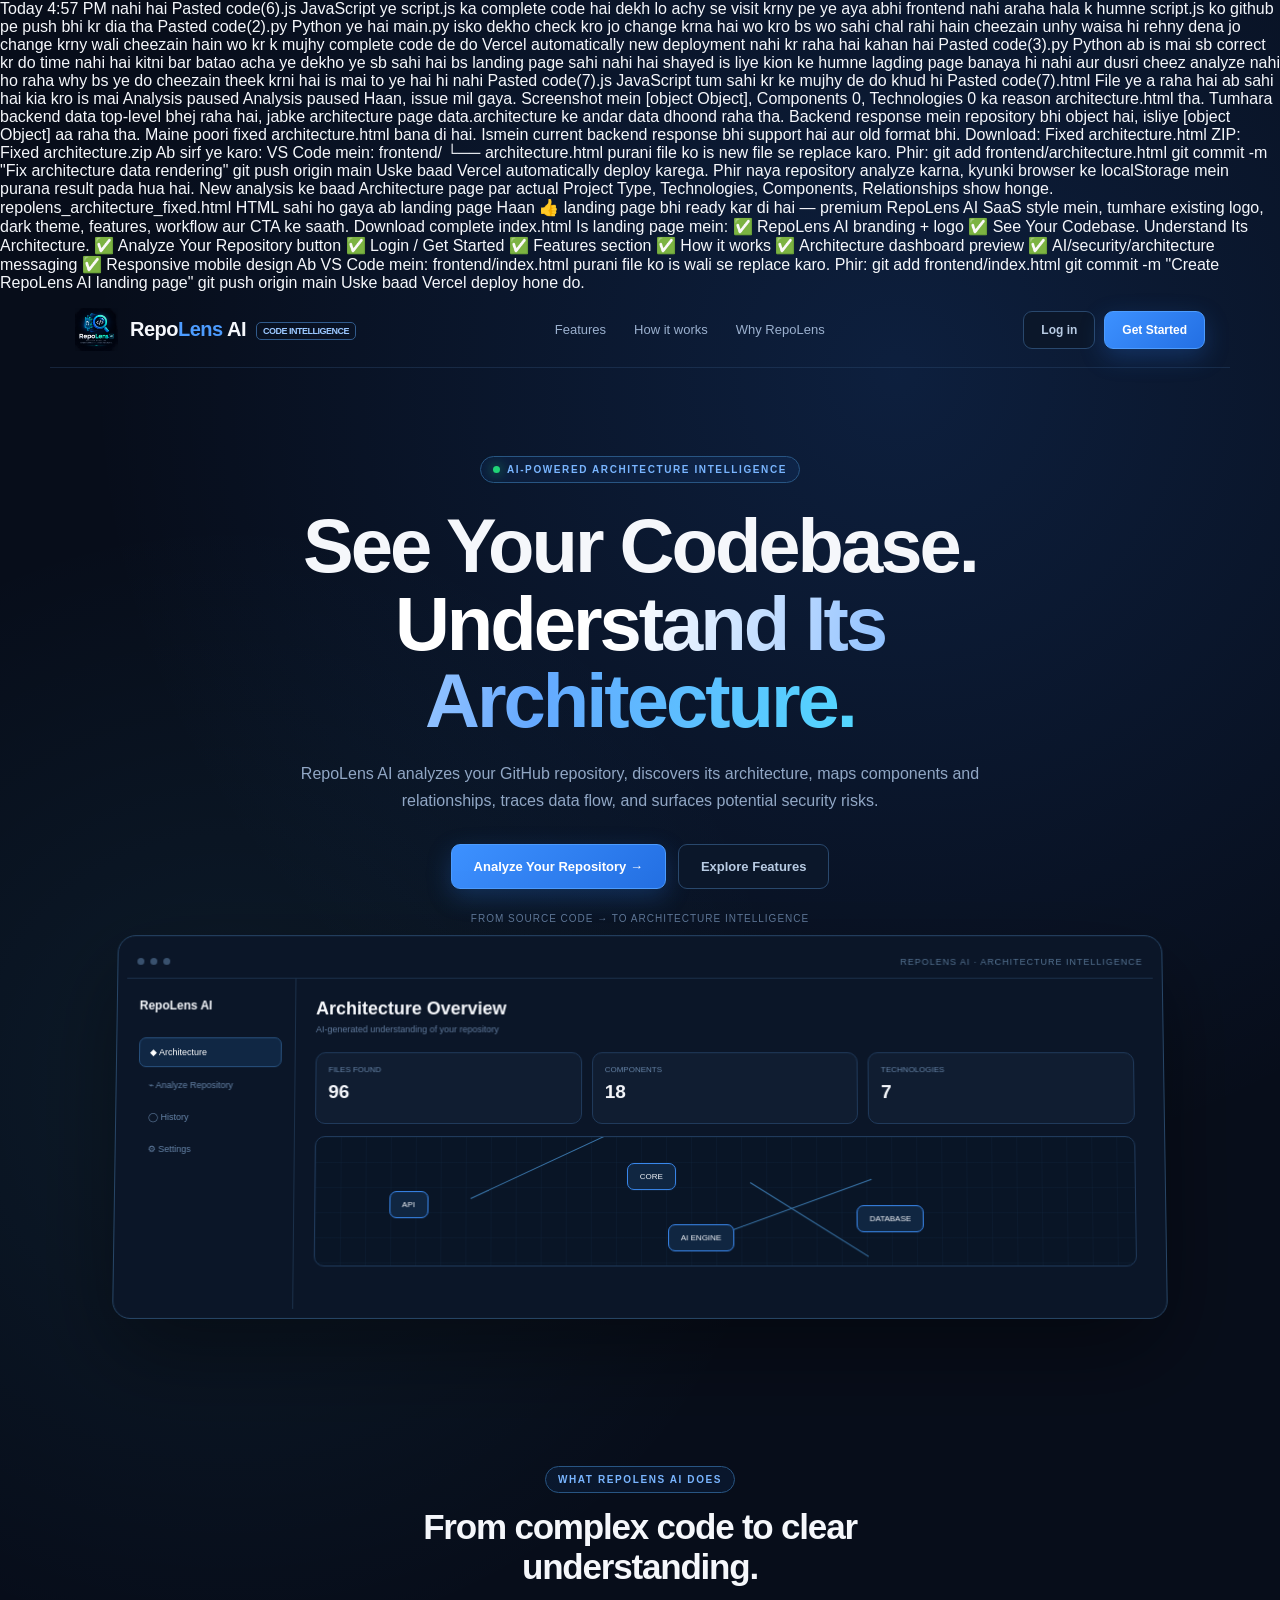
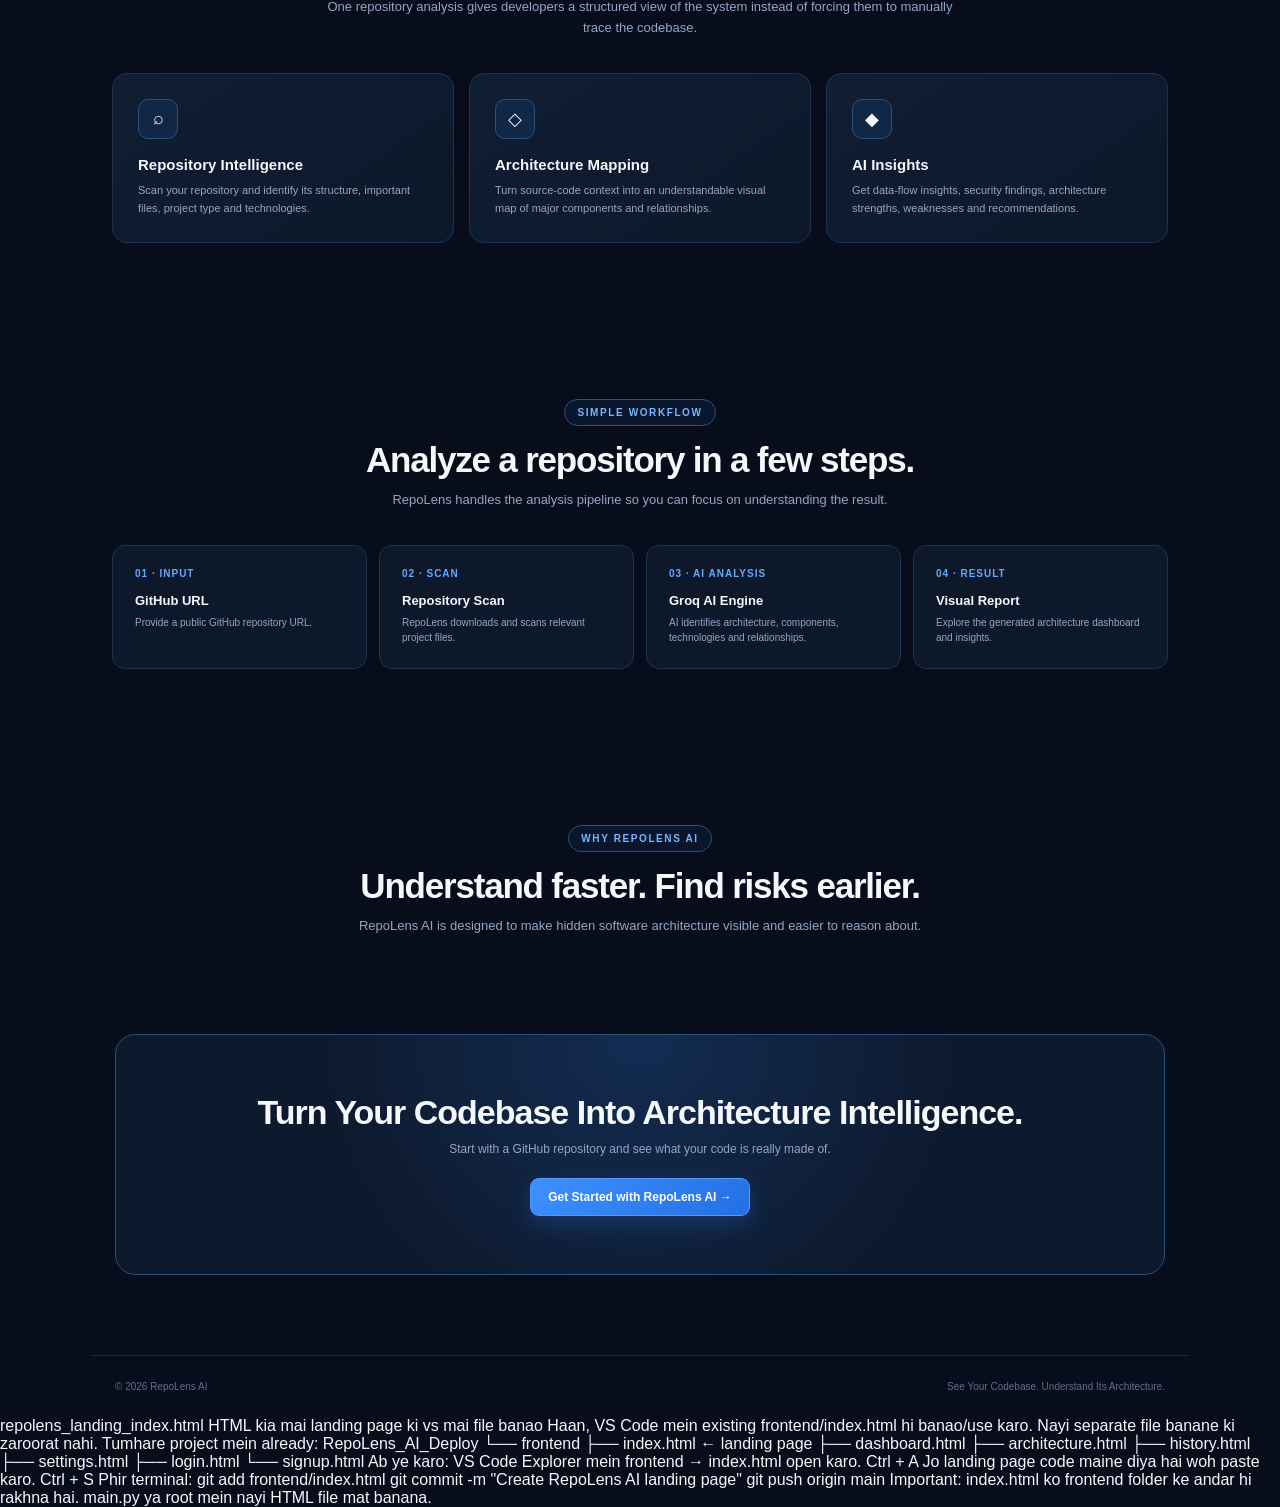
==== commit 4ab24a2e: "Create RepoLens AI landing page" ====
--- a/frontend/index.html
+++ b/frontend/index.html
@@ -1,1095 +1,368 @@
+Today 4:57 PM
+nahi hai
+Pasted code(6).js
+JavaScript
+ye script.js ka complete code hai dekh lo achy se
+visit krny pe ye aya abhi frontend nahi araha hala k humne script.js ko github pe push bhi kr dia tha
+Pasted code(2).py
+Python
+ye hai main.py isko dekho check kro jo change krna hai wo kro bs wo sahi chal rahi hain cheezain unhy waisa hi rehny dena jo change krny wali cheezain hain wo kr k mujhy complete code de do 
+Vercel automatically new deployment nahi kr raha hai 
+kahan hai
+Pasted code(3).py
+Python
+ab is mai sb correct kr do time nahi hai kitni bar batao 
+acha ye dekho ye sb sahi hai bs landing page sahi nahi hai shayed is liye kion ke humne lagding page banaya hi nahi aur dusri cheez analyze nahi ho raha why bs ye do cheezain theek krni hai
+
+is mai to ye hai hi nahi
+
+Pasted code(7).js
+JavaScript
+tum sahi kr ke mujhy de do khud hi
+Pasted code(7).html
+File
+ye a raha hai
+ab sahi hai
+ kia kro is mai
+Analysis paused
+Analysis paused
+
+Haan, issue mil gaya. Screenshot mein [object Object], Components 0, Technologies 0 ka reason architecture.html tha.
+
+Tumhara backend data top-level bhej raha hai, jabke architecture page data.architecture ke andar data dhoond raha tha. Backend response mein repository bhi object hai, isliye [object Object] aa raha tha.
+
+Maine poori fixed architecture.html bana di hai. Ismein current backend response bhi support hai aur old format bhi.
+
+Download:
+
+Fixed architecture.html
+
+ZIP:
+Fixed architecture.zip
+
+Ab sirf ye karo:
+
+VS Code mein:
+
+frontend/
+└── architecture.html
+
+purani file ko is new file se replace karo.
+
+Phir:
+
+git add frontend/architecture.html
+git commit -m "Fix architecture data rendering"
+git push origin main
+
+Uske baad Vercel automatically deploy karega.
+
+Phir naya repository analyze karna, kyunki browser ke localStorage mein purana result pada hua hai. New analysis ke baad Architecture page par actual Project Type, Technologies, Components, Relationships show honge.
+
+repolens_architecture_fixed.html
+HTML
+sahi ho gaya ab landing page
+
+Haan 👍 landing page bhi ready kar di hai — premium RepoLens AI SaaS style mein, tumhare existing logo, dark theme, features, workflow aur CTA ke saath.
+
+Download complete index.html
+
+Is landing page mein:
+✅ RepoLens AI branding + logo
+✅ See Your Codebase. Understand Its Architecture.
+✅ Analyze Your Repository button
+✅ Login / Get Started
+✅ Features section
+✅ How it works
+✅ Architecture dashboard preview
+✅ AI/security/architecture messaging
+✅ Responsive mobile design
+
+Ab VS Code mein:
+
+frontend/index.html
+
+purani file ko is wali se replace karo.
+
+Phir:
+
+git add frontend/index.html
+git commit -m "Create RepoLens AI landing page"
+git push origin main
+
+Uske baad Vercel deploy hone do. 
+
 <!DOCTYPE html>
 <html lang="en">
-
 <head>
-    <meta charset="UTF-8">
-
-    <meta name="viewport"
-        content="width=device-width, initial-scale=1.0">
-
-    <meta name="description"
-        content="RepoLens AI - AI-powered software architecture analyzer">
-
-    <meta name="theme-color"
-        content="#080f1e">
-
-    <title>RepoLens AI — Understand Your Architecture</title>
-
-    <link rel="stylesheet"
-        href="style.css">
-
-        <link rel="icon" href="data:,">
-
+<meta charset="UTF-8">
+<meta name="viewport" content="width=device-width, initial-scale=1.0">
+<title>RepoLens AI — Code Intelligence</title>
+<meta name="description" content="RepoLens AI turns your GitHub codebase into clear architecture intelligence.">
+<style>
+*{box-sizing:border-box;margin:0;padding:0}
+:root{
+ --bg:#070d1a;--bg2:#0a1222;--card:#101c31;--border:#1d3553;
+ --blue:#4d9cff;--blue2:#2d7ff9;--cyan:#53d7ff;
+ --text:#f5f7fb;--muted:#91a7c5;--green:#20d477;
+}
+html{scroll-behavior:smooth}
+body{
+ font-family:Inter,Segoe UI,Arial,sans-serif;background:
+ radial-gradient(circle at 70% 12%,rgba(45,127,249,.16),transparent 28%),
+ radial-gradient(circle at 18% 35%,rgba(83,215,255,.07),transparent 25%),
+ var(--bg);color:var(--text);min-height:100vh;overflow-x:hidden;
+}
+a{text-decoration:none;color:inherit}
+.nav{
+ height:76px;display:flex;align-items:center;justify-content:space-between;
+ max-width:1180px;margin:auto;padding:0 25px;border-bottom:1px solid rgba(50,82,120,.35)
+}
+.brand{display:flex;align-items:center;gap:12px}
+.logo{width:43px;height:43px;object-fit:contain}
+.brand-name{font-size:20px;font-weight:850;letter-spacing:-.5px}
+.brand-name span{color:var(--blue)}
+.badge{font-size:9px;color:#9cc8ff;border:1px solid #315b8c;padding:3px 6px;border-radius:5px;margin-left:5px;vertical-align:middle}
+.nav-links{display:flex;align-items:center;gap:28px;color:#9bb0ce;font-size:13px}
+.nav-links a:hover{color:#fff}
+.nav-actions{display:flex;gap:9px;align-items:center}
+.btn{
+ display:inline-flex;align-items:center;justify-content:center;padding:11px 17px;
+ border-radius:9px;font-size:12px;font-weight:750;transition:.2s;border:1px solid #29486d
+}
+.btn-ghost{background:#0b172a;color:#b8cbe3}
+.btn-ghost:hover{background:#12243d;color:white}
+.btn-primary{
+ background:linear-gradient(135deg,#3d91ff,#236fe3);border-color:#4c9cff;
+ color:#fff;box-shadow:0 8px 25px rgba(45,127,249,.25)
+}
+.btn-primary:hover{transform:translateY(-1px);box-shadow:0 12px 30px rgba(45,127,249,.35)}
+.hero{max-width:1100px;margin:auto;text-align:center;padding:88px 22px 70px}
+.eyebrow{
+ display:inline-flex;align-items:center;gap:7px;padding:7px 12px;border-radius:30px;
+ border:1px solid #285583;background:rgba(45,127,249,.08);color:#79b5ff;
+ font-size:10px;font-weight:800;letter-spacing:1.6px
+}
+.eyebrow i{width:7px;height:7px;border-radius:50%;background:var(--green);box-shadow:0 0 12px rgba(32,212,119,.8)}
+.hero h1{
+ font-size:clamp(44px,7vw,76px);line-height:1.02;letter-spacing:-3px;
+ margin:24px auto 20px;max-width:900px
+}
+.hero h1 span{
+ background:linear-gradient(100deg,#fff 25%,#65a9ff 65%,#53d7ff);
+ -webkit-background-clip:text;background-clip:text;color:transparent
+}
+.hero p{max-width:690px;margin:auto;color:var(--muted);font-size:16px;line-height:1.7}
+.hero-actions{display:flex;justify-content:center;gap:12px;margin-top:30px;flex-wrap:wrap}
+.hero-actions .btn{padding:14px 22px;font-size:13px}
+.trust{margin-top:24px;color:#617b9d;font-size:10px;letter-spacing:1px}
+.dashboard-preview{
+ max-width:1050px;margin:10px auto 0;border:1px solid #274667;border-radius:18px;
+ background:#0b1628;padding:9px;box-shadow:0 35px 90px rgba(0,0,0,.42);
+ transform:perspective(1200px) rotateX(2deg)
+}
+.preview-top{height:34px;display:flex;align-items:center;gap:6px;padding:0 10px;border-bottom:1px solid #1b304a}
+.dot{width:7px;height:7px;border-radius:50%;background:#39516e}
+.preview-label{margin-left:auto;color:#557392;font-size:9px;letter-spacing:1px}
+.preview-body{display:grid;grid-template-columns:170px 1fr;min-height:330px}
+.preview-side{border-right:1px solid #1b304a;padding:20px 13px;text-align:left}
+.preview-brand{font-size:12px;font-weight:800;margin-bottom:25px}
+.preview-item{padding:9px 10px;color:#6583a7;font-size:9px;border-radius:7px;margin:4px 0}
+.preview-item.active{color:#fff;background:#102744;border:1px solid #28517e}
+.preview-main{padding:20px;text-align:left}
+.preview-title{font-size:18px;font-weight:800}
+.preview-sub{font-size:9px;color:#607a9c;margin-top:5px}
+.preview-cards{display:grid;grid-template-columns:repeat(3,1fr);gap:10px;margin-top:18px}
+.mini-card{height:72px;border:1px solid #203a5b;background:#101d31;border-radius:10px;padding:12px}
+.mini-label{font-size:8px;color:#6684a7}.mini-value{font-size:19px;font-weight:800;margin-top:7px}
+.preview-graph{margin-top:12px;height:130px;border:1px solid #203a5b;background:
+ linear-gradient(rgba(45,90,140,.08) 1px,transparent 1px),
+ linear-gradient(90deg,rgba(45,90,140,.08) 1px,transparent 1px),#091526;
+ background-size:25px 25px;border-radius:10px;position:relative;overflow:hidden
+}
+.node{position:absolute;padding:8px 12px;border:1px solid #3988ee;background:#102641;border-radius:7px;font-size:8px}
+.n1{left:9%;top:42%}.n2{left:38%;top:20%}.n3{left:66%;top:53%}.n4{left:43%;top:68%}
+.line{position:absolute;height:1px;background:#3974a8;transform-origin:left center}
+.l1{left:19%;top:48%;width:22%;transform:rotate(-25deg)}
+.l2{left:53%;top:35%;width:17%;transform:rotate(32deg)}
+.l3{left:51%;top:72%;width:18%;transform:rotate(-20deg)}
+.section{max-width:1100px;margin:auto;padding:78px 22px}
+.section-head{text-align:center;max-width:650px;margin:auto}
+.section-head .eyebrow{margin-bottom:14px}
+.section-head h2{font-size:35px;letter-spacing:-1.2px}
+.section-head p{color:var(--muted);font-size:13px;line-height:1.6;margin-top:10px}
+.features{display:grid;grid-template-columns:repeat(3,1fr);gap:15px;margin-top:34px}
+.card{
+ background:linear-gradient(145deg,#111e33,#0c1729);border:1px solid var(--border);
+ border-radius:15px;padding:25px;transition:.25s
+}
+.card:hover{transform:translateY(-4px);border-color:#315d8d}
+.icon{
+ width:40px;height:40px;display:grid;place-items:center;border-radius:10px;
+ background:#102845;border:1px solid #28527e;font-size:18px
+}
+.card h3{font-size:15px;margin-top:17px}.card p{font-size:11px;color:var(--muted);line-height:1.65;margin-top:8px}
+.steps{display:grid;grid-template-columns:repeat(4,1fr);gap:12px;margin-top:34px}
+.step{position:relative;padding:22px;background:#0d192b;border:1px solid #1c3452;border-radius:13px}
+.num{color:#65a9ff;font-size:10px;font-weight:850;letter-spacing:1px}
+.step h3{font-size:13px;margin-top:14px}.step p{font-size:10px;color:var(--muted);line-height:1.55;margin-top:7px}
+.cta{
+ max-width:1050px;margin:20px auto 80px;padding:58px 25px;text-align:center;border-radius:20px;
+ border:1px solid #28517e;background:
+ radial-gradient(circle at 50% 0,rgba(45,127,249,.18),transparent 55%),#0d1a2e
+}
+.cta h2{font-size:34px;letter-spacing:-1px}.cta p{color:var(--muted);font-size:12px;margin:10px auto 22px}
+footer{border-top:1px solid #172b45;padding:25px;display:flex;justify-content:space-between;max-width:1100px;margin:auto;color:#58718f;font-size:10px}
+@media(max-width:800px){
+ .nav-links{display:none}.hero{padding-top:60px}.hero h1{letter-spacing:-2px}
+ .preview-body{grid-template-columns:90px 1fr}.preview-side{padding:15px 7px}.preview-cards{grid-template-columns:1fr}
+ .features,.steps{grid-template-columns:1fr 1fr}
+}
+@media(max-width:520px){
+ .nav{padding:0 15px}.brand-name{font-size:17px}.nav-actions .btn{padding:9px 11px}
+ .hero h1{font-size:43px}.hero p{font-size:14px}.dashboard-preview{display:none}
+ .features,.steps{grid-template-columns:1fr}.section{padding:60px 17px}.cta{margin:10px 17px 60px}.cta h2{font-size:27px}
+ footer{margin:0 17px}
+}
+</style>
 </head>
-
 <body>
 
-    <!-- =====================================================
-         BACKGROUND
-         ===================================================== -->
-
-    <div class="background-grid"></div>
-
-    <div class="ambient ambient-one"></div>
-    <div class="ambient ambient-two"></div>
-    <div class="ambient ambient-three"></div>
-
-
-    <!-- =====================================================
-         NAVBAR
-         ===================================================== -->
-
-    <header class="navbar">
-
-        <div class="nav-container">
-
-            <a href="#home"
-                class="brand">
-
-                <div class="brand-logo">
-                    RL
-                </div>
-
-                <div class="brand-text">
-                    <strong>RepoLens</strong>
-                    <span>AI</span>
-                </div>
-
-            </a>
-
-
-            <nav class="nav-links">
-
-                <a href="#home"
-                    class="active">
-                    Home
-                </a>
-
-                <a href="#features">
-                    Features
-                </a>
-
-                <a href="#how-it-works">
-                    How It Works
-                </a>
-
-            </nav>
-
-
-            <div class="nav-actions">
-
-                <button
-                    class="nav-btn sign-in-btn"
-                    data-action="sign-in">
-                    Sign In
-                </button>
-
-                <button
-                    class="nav-btn nav-primary get-started-btn"
-                    data-action="get-started">
-                    Get Started
-                </button>
-
-            </div>
-
-
-            <button class="mobile-menu-btn"
-                aria-label="Open menu">
-
-                <span></span>
-                <span></span>
-                <span></span>
-
-            </button>
-
+<nav class="nav">
+  <a href="index.html" class="brand">
+    <img src="../assets/repolens_logo.png" class="logo" alt="RepoLens AI">
+    <div class="brand-name">Repo<span>Lens</span> AI <small class="badge">CODE INTELLIGENCE</small></div>
+  </a>
+  <div class="nav-links">
+    <a href="#features">Features</a>
+    <a href="#workflow">How it works</a>
+    <a href="#about">Why RepoLens</a>
+  </div>
+  <div class="nav-actions">
+    <a href="login.html" class="btn btn-ghost">Log in</a>
+    <a href="signup.html" class="btn btn-primary">Get Started</a>
+  </div>
+</nav>
+
+<main>
+<section class="hero">
+  <div class="eyebrow"><i></i> AI-POWERED ARCHITECTURE INTELLIGENCE</div>
+  <h1>See Your Codebase.<br><span>Understand Its Architecture.</span></h1>
+  <p>
+    RepoLens AI analyzes your GitHub repository, discovers its architecture,
+    maps components and relationships, traces data flow, and surfaces potential security risks.
+  </p>
+  <div class="hero-actions">
+    <a href="signup.html" class="btn btn-primary">Analyze Your Repository →</a>
+    <a href="#features" class="btn btn-ghost">Explore Features</a>
+  </div>
+  <div class="trust">FROM SOURCE CODE → TO ARCHITECTURE INTELLIGENCE</div>
+
+  <div class="dashboard-preview" aria-label="RepoLens AI dashboard preview">
+    <div class="preview-top">
+      <span class="dot"></span><span class="dot"></span><span class="dot"></span>
+      <span class="preview-label">REPOLENS AI · ARCHITECTURE INTELLIGENCE</span>
+    </div>
+    <div class="preview-body">
+      <div class="preview-side">
+        <div class="preview-brand">RepoLens AI</div>
+        <div class="preview-item active">◆ Architecture</div>
+        <div class="preview-item">⌁ Analyze Repository</div>
+        <div class="preview-item">◯ History</div>
+        <div class="preview-item">⚙ Settings</div>
+      </div>
+      <div class="preview-main">
+        <div class="preview-title">Architecture Overview</div>
+        <div class="preview-sub">AI-generated understanding of your repository</div>
+        <div class="preview-cards">
+          <div class="mini-card"><div class="mini-label">FILES FOUND</div><div class="mini-value">96</div></div>
+          <div class="mini-card"><div class="mini-label">COMPONENTS</div><div class="mini-value">18</div></div>
+          <div class="mini-card"><div class="mini-label">TECHNOLOGIES</div><div class="mini-value">7</div></div>
         </div>
-
-    </header>
-
-
-    <!-- =====================================================
-         HERO
-         ===================================================== -->
-
-    <main>
-
-        <section id="home"
-            class="hero">
-
-            <div class="hero-container">
-
-
-                <!-- LEFT -->
-
-                <div class="hero-content">
-
-                    <div class="status-badge">
-
-                        <span class="status-dot"></span>
-
-                        AI-Powered Code Intelligence
-
-                    </div>
-
-
-                    <h1>
-
-                        See Your Codebase.
-
-                        <br>
-
-                        <span class="gradient-text">
-                            Understand Its Architecture.
-                        </span>
-
-                    </h1>
-
-
-                    <p class="hero-description">
-
-                        RepoLens AI analyzes your GitHub repository,
-                        understands its code structure, and transforms
-                        complex codebases into clear visual architecture.
-
-                    </p>
-
-
-                    <div class="hero-actions">
-
-                        <button
-                            class="btn btn-primary get-started-btn"
-                            data-action="get-started">
-
-                            <span>
-                                Analyze Repository
-                            </span>
-
-                            <span class="arrow">
-                                →
-                            </span>
-
-                        </button>
-
-
-                        <a href="#how-it-works"
-                            class="btn btn-secondary">
-
-                            See How It Works
-
-                        </a>
-
-                    </div>
-
-
-                    <div class="hero-trust">
-
-                        <div class="trust-item">
-
-                            <span class="trust-icon">
-                                ✓
-                            </span>
-
-                            No manual code reading
-
-                        </div>
-
-                        <div class="trust-item">
-
-                            <span class="trust-icon">
-                                ✓
-                            </span>
-
-                            AI-powered analysis
-
-                        </div>
-
-                        <div class="trust-item">
-
-                            <span class="trust-icon">
-                                ✓
-                            </span>
-
-                            Visual architecture
-
-                        </div>
-
-                    </div>
-
-                </div>
-
-
-                <!-- RIGHT ARCHITECTURE PREVIEW -->
-
-                <div class="hero-visual">
-
-                    <div class="hero-glow"></div>
-
-
-                    <div class="architecture-preview">
-
-                        <div class="window-top">
-
-                            <div class="window-dots">
-
-                                <span></span>
-                                <span></span>
-                                <span></span>
-
-                            </div>
-
-                            <span class="window-title">
-                                RepoLens AI
-                            </span>
-
-                            <span class="live-label">
-                                LIVE
-                            </span>
-
-                        </div>
-
-
-                        <div class="architecture-body">
-
-                            <div class="scan-header">
-
-                                <div>
-
-                                    <span class="small-label">
-                                        REPOSITORY
-                                    </span>
-
-                                    <strong>
-                                        github.com/project/app
-                                    </strong>
-
-                                </div>
-
-                                <div class="scan-status">
-                                    ANALYZING
-                                </div>
-
-                            </div>
-
-
-                            <div class="architecture-map">
-
-
-                                <div class="arch-column">
-
-                                    <div class="arch-node node-blue">
-
-                                        <span class="node-icon">
-                                            ◈
-                                        </span>
-
-                                        <div>
-                                            <strong>
-                                                Frontend
-                                            </strong>
-
-                                            <small>
-                                                React / UI
-                                            </small>
-                                        </div>
-
-                                    </div>
-
-
-                                    <div class="arch-node node-purple">
-
-                                        <span class="node-icon">
-                                            ◇
-                                        </span>
-
-                                        <div>
-                                            <strong>
-                                                Components
-                                            </strong>
-
-                                            <small>
-                                                24 modules
-                                            </small>
-                                        </div>
-
-                                    </div>
-
-                                </div>
-
-
-                                <div class="connector-column">
-
-                                    <span></span>
-                                    <span></span>
-                                    <span></span>
-
-                                </div>
-
-
-                                <div class="arch-column center-column">
-
-                                    <div class="arch-node node-main">
-
-                                        <div class="ai-ring">
-
-                                            <span>
-                                                AI
-                                            </span>
-
-                                        </div>
-
-                                        <div>
-
-                                            <strong>
-                                                Architecture
-                                                Engine
-                                            </strong>
-
-                                            <small>
-                                                AI Analysis
-                                            </small>
-
-                                        </div>
-
-                                    </div>
-
-                                </div>
-
-
-                                <div class="connector-column">
-
-                                    <span></span>
-                                    <span></span>
-                                    <span></span>
-
-                                </div>
-
-
-                                <div class="arch-column">
-
-                                    <div class="arch-node node-green">
-
-                                        <span class="node-icon">
-                                            ◉
-                                        </span>
-
-                                        <div>
-
-                                            <strong>
-                                                Backend
-                                            </strong>
-
-                                            <small>
-                                                Node / API
-                                            </small>
-
-                                        </div>
-
-                                    </div>
-
-
-                                    <div class="arch-node node-orange">
-
-                                        <span class="node-icon">
-                                            ◫
-                                        </span>
-
-                                        <div>
-
-                                            <strong>
-                                                Database
-                                            </strong>
-
-                                            <small>
-                                                MongoDB
-                                            </small>
-
-                                        </div>
-
-                                    </div>
-
-                                </div>
-
-                            </div>
-
-
-                            <div class="analysis-footer">
-
-                                <div class="analysis-item">
-
-                                    <strong>
-                                        95
-                                    </strong>
-
-                                    <span>
-                                        Files
-                                    </span>
-
-                                </div>
-
-
-                                <div class="analysis-item">
-
-                                    <strong>
-                                        24
-                                    </strong>
-
-                                    <span>
-                                        Components
-                                    </span>
-
-                                </div>
-
-
-                                <div class="analysis-item">
-
-                                    <strong>
-                                        9
-                                    </strong>
-
-                                    <span>
-                                        Services
-                                    </span>
-
-                                </div>
-
-
-                                <div class="analysis-item">
-
-                                    <strong>
-                                        3
-                                    </strong>
-
-                                    <span>
-                                        Findings
-                                    </span>
-
-                                </div>
-
-                            </div>
-
-                        </div>
-
-                    </div>
-
-                </div>
-
-            </div>
-
-        </section>
-
-
-        <!-- =================================================
-             FEATURES
-             ================================================= -->
-
-        <section id="features"
-            class="section features-section">
-
-            <div class="section-container">
-
-
-                <div class="section-heading">
-
-                    <div class="section-eyebrow">
-                        POWERFUL ANALYSIS
-                    </div>
-
-                    <h2>
-                        Everything you need to
-                        <span>understand your code.</span>
-                    </h2>
-
-                    <p>
-                        RepoLens AI turns a complex repository
-                        into a structured, understandable
-                        software architecture.
-                    </p>
-
-                </div>
-
-
-                <div class="features-grid">
-
-
-                    <!-- FEATURE 1 -->
-
-                    <article class="feature-card">
-
-                        <div class="feature-icon blue">
-                            ◈
-                        </div>
-
-                        <div class="feature-number">
-                            01
-                        </div>
-
-                        <h3>
-                            AI Code Analysis
-                        </h3>
-
-                        <p>
-                            Analyze source code using AI to
-                            understand modules, components,
-                            services, and their relationships.
-                        </p>
-
-                        <div class="feature-link">
-                            Intelligent analysis →
-                        </div>
-
-                    </article>
-
-
-                    <!-- FEATURE 2 -->
-
-                    <article class="feature-card">
-
-                        <div class="feature-icon purple">
-                            ◇
-                        </div>
-
-                        <div class="feature-number">
-                            02
-                        </div>
-
-                        <h3>
-                            Architecture Mapping
-                        </h3>
-
-                        <p>
-                            Automatically transform your
-                            repository structure into a
-                            visual software architecture.
-                        </p>
-
-                        <div class="feature-link">
-                            Visual understanding →
-                        </div>
-
-                    </article>
-
-
-                    <!-- FEATURE 3 -->
-
-                    <article class="feature-card">
-
-                        <div class="feature-icon green">
-                            ◉
-                        </div>
-
-                        <div class="feature-number">
-                            03
-                        </div>
-
-                        <h3>
-                            Security Insights
-                        </h3>
-
-                        <p>
-                            Identify important security
-                            findings and potential risks
-                            hidden inside your codebase.
-                        </p>
-
-                        <div class="feature-link">
-                            Detect risks →
-                        </div>
-
-                    </article>
-
-
-                    <!-- FEATURE 4 -->
-
-                    <article class="feature-card">
-
-                        <div class="feature-icon orange">
-                            ⌘
-                        </div>
-
-                        <div class="feature-number">
-                            04
-                        </div>
-
-                        <h3>
-                            Data Flow
-                        </h3>
-
-                        <p>
-                            Understand how data moves between
-                            frontend, backend, APIs and databases.
-                        </p>
-
-                        <div class="feature-link">
-                            Trace dependencies →
-                        </div>
-
-                    </article>
-
-
-                    <!-- FEATURE 5 -->
-
-                    <article class="feature-card">
-
-                        <div class="feature-icon cyan">
-                            ◎
-                        </div>
-
-                        <div class="feature-number">
-                            05
-                        </div>
-
-                        <h3>
-                            Repository Intelligence
-                        </h3>
-
-                        <p>
-                            Scan repositories automatically and
-                            extract the most relevant source files
-                            for analysis.
-                        </p>
-
-                        <div class="feature-link">
-                            Scan smarter →
-                        </div>
-
-                    </article>
-
-
-                    <!-- FEATURE 6 -->
-
-                    <article class="feature-card">
-
-                        <div class="feature-icon red">
-                            ⚡
-                        </div>
-
-                        <div class="feature-number">
-                            06
-                        </div>
-
-                        <h3>
-                            Fast Insights
-                        </h3>
-
-                        <p>
-                            Go from a GitHub repository to
-                            actionable architecture insights
-                            in seconds.
-                        </p>
-
-                        <div class="feature-link">
-                            Start analyzing →
-                        </div>
-
-                    </article>
-
-                </div>
-
-            </div>
-
-        </section>
-
-
-        <!-- =================================================
-             HOW IT WORKS
-             ================================================= -->
-
-        <section id="how-it-works"
-            class="section workflow-section">
-
-            <div class="section-container">
-
-
-                <div class="section-heading">
-
-                    <div class="section-eyebrow">
-                        SIMPLE WORKFLOW
-                    </div>
-
-                    <h2>
-                        From repository to
-                        <span>architecture.</span>
-                    </h2>
-
-                    <p>
-                        Four simple stages turn your source code
-                        into an understandable architecture.
-                    </p>
-
-                </div>
-
-
-                <div class="workflow">
-
-
-                    <div class="workflow-line"></div>
-
-
-                    <div class="workflow-step">
-
-                        <div class="step-number">
-                            01
-                        </div>
-
-                        <div class="step-icon">
-                            ↗
-                        </div>
-
-                        <h3>
-                            Connect
-                        </h3>
-
-                        <p>
-                            Provide your GitHub repository URL.
-                        </p>
-
-                    </div>
-
-
-                    <div class="workflow-step">
-
-                        <div class="step-number">
-                            02
-                        </div>
-
-                        <div class="step-icon">
-                            ◫
-                        </div>
-
-                        <h3>
-                            Scan
-                        </h3>
-
-                        <p>
-                            RepoLens scans and extracts
-                            relevant source files.
-                        </p>
-
-                    </div>
-
-
-                    <div class="workflow-step">
-
-                        <div class="step-number">
-                            03
-                        </div>
-
-                        <div class="step-icon">
-                            ✦
-                        </div>
-
-                        <h3>
-                            Analyze
-                        </h3>
-
-                        <p>
-                            AI understands the codebase
-                            and its relationships.
-                        </p>
-
-                    </div>
-
-
-                    <div class="workflow-step">
-
-                        <div class="step-number">
-                            04
-                        </div>
-
-                        <div class="step-icon">
-                            ◎
-                        </div>
-
-                        <h3>
-                            Visualize
-                        </h3>
-
-                        <p>
-                            Get a clear visual architecture
-                            and actionable insights.
-                        </p>
-
-                    </div>
-
-                </div>
-
-            </div>
-
-        </section>
-
-
-        <!-- =================================================
-             ANALYZER
-             ================================================= -->
-
-        <section id="analyzer"
-            class="section analyzer-section">
-
-            <div class="section-container">
-
-                <div class="analyzer-card">
-
-
-                    <div class="analyzer-content">
-
-                        <div class="section-eyebrow">
-                            START ANALYSIS
-                        </div>
-
-                        <h2>
-                            Understand your
-                            <span>codebase.</span>
-                        </h2>
-
-                        <p>
-                            Paste a public GitHub repository
-                            URL and let RepoLens AI map its
-                            architecture.
-                        </p>
-
-
-                        <div class="repo-input-group">
-
-                            <div class="input-wrapper">
-
-                                <span class="input-icon">
-                                    ↗
-                                </span>
-
-                                <input
-                                    id="repo-url"
-                                    class="repo-url-input"
-                                    type="url"
-                                    placeholder="https://github.com/username/repository"
-                                    autocomplete="off">
-
-                            </div>
-
-
-                            <button
-                                id="analyze-btn"
-                                class="btn btn-primary analyze-btn">
-
-                                Analyze Repository
-
-                                <span>
-                                    →
-                                </span>
-
-                            </button>
-
-                        </div>
-
-
-                        <div class="input-note">
-
-                            <span>🔒</span>
-
-                            Your repository URL is only used
-                            for architecture analysis.
-
-                        </div>
-
-                    </div>
-
-
-                    <div class="analyzer-decoration">
-
-                        <div class="decoration-ring ring-one"></div>
-                        <div class="decoration-ring ring-two"></div>
-                        <div class="decoration-ring ring-three"></div>
-
-                        <div class="decoration-core">
-                            AI
-                        </div>
-
-                    </div>
-
-                </div>
-
-            </div>
-
-        </section>
-
-
-        <!-- =================================================
-             CTA
-             ================================================= -->
-
-        <section class="cta-section">
-
-            <div class="section-container">
-
-                <div class="cta-box">
-
-                    <div class="cta-glow"></div>
-
-                    <div class="cta-content">
-
-                        <div class="section-eyebrow">
-                            REPO LENS AI
-                        </div>
-
-                        <h2>
-                            Your codebase is complex.
-                            <br>
-                            <span>
-                                Understanding it shouldn't be.
-                            </span>
-                        </h2>
-
-                        <p>
-                            Turn your repository into a
-                            visual map of your software architecture.
-                        </p>
-
-
-                        <button
-                            class="btn btn-primary get-started-btn"
-                            data-action="get-started">
-
-                            Start Analyzing
-
-                            <span>
-                                →
-                            </span>
-
-                        </button>
-
-                    </div>
-
-                </div>
-
-            </div>
-
-        </section>
-
-    </main>
-
-
-    <!-- =====================================================
-         FOOTER
-         ===================================================== -->
-
-    <footer class="footer">
-
-        <div class="footer-container">
-
-
-            <div class="footer-brand">
-
-                <a href="#home"
-                    class="brand">
-
-                    <div class="brand-logo">
-                        RL
-                    </div>
-
-                    <div class="brand-text">
-                        <strong>RepoLens</strong>
-                        <span>AI</span>
-                    </div>
-
-                </a>
-
-                <p>
-                    See Your Codebase.
-                    Understand Its Architecture.
-                </p>
-
-            </div>
-
-
-            <div class="footer-links">
-
-                <div>
-
-                    <span class="footer-title">
-                        PRODUCT
-                    </span>
-
-                    <a href="#features">
-                        Features
-                    </a>
-
-                    <a href="#how-it-works">
-                        How It Works
-                    </a>
-
-                    <a href="#analyzer">
-                        Analyzer
-                    </a>
-
-                </div>
-
-
-                <div>
-
-                    <span class="footer-title">
-                        PLATFORM
-                    </span>
-
-                    <a href="#home">
-                        Home
-                    </a>
-
-                    <a href="#">
-                        Sign In
-                    </a>
-
-                    <a href="#">
-                        Get Started
-                    </a>
-
-                </div>
-
-
-                <div>
-
-                    <span class="footer-title">
-                        TECHNOLOGY
-                    </span>
-
-                    <span>
-                        AI Analysis
-                    </span>
-
-                    <span>
-                        Architecture Graph
-                    </span>
-
-                    <span>
-                        GitHub Integration
-                    </span>
-
-                </div>
-
-            </div>
-
+        <div class="preview-graph">
+          <div class="line l1"></div><div class="line l2"></div><div class="line l3"></div>
+          <div class="node n1">API</div><div class="node n2">CORE</div>
+          <div class="node n3">DATABASE</div><div class="node n4">AI ENGINE</div>
         </div>
-
-
-        <div class="footer-bottom">
-
-            <span>
-                © 2026 RepoLens AI. All rights reserved.
-            </span>
-
-            <span>
-                Built for developers who want clarity.
-            </span>
-
-        </div>
-
-    </footer>
-
-
-    <!-- =====================================================
-         SCRIPT
-         ===================================================== -->
-
-    <script src="script.js"></script>
+      </div>
+    </div>
+  </div>
+</section>
+
+<section class="section" id="features">
+  <div class="section-head">
+    <div class="eyebrow">WHAT REPOLENS AI DOES</div>
+    <h2>From complex code to clear understanding.</h2>
+    <p>One repository analysis gives developers a structured view of the system instead of forcing them to manually trace the codebase.</p>
+  </div>
+  <div class="features">
+    <div class="card"><div class="icon">⌕</div><h3>Repository Intelligence</h3><p>Scan your repository and identify its structure, important files, project type and technologies.</p></div>
+    <div class="card"><div class="icon">◇</div><h3>Architecture Mapping</h3><p>Turn source-code context into an understandable visual map of major components and relationships.</p></div>
+    <div class="card"><div class="icon">◆</div><h3>AI Insights</h3><p>Get data-flow insights, security findings, architecture strengths, weaknesses and recommendations.</p></div>
+  </div>
+</section>
+
+<section class="section" id="workflow">
+  <div class="section-head">
+    <div class="eyebrow">SIMPLE WORKFLOW</div>
+    <h2>Analyze a repository in a few steps.</h2>
+    <p>RepoLens handles the analysis pipeline so you can focus on understanding the result.</p>
+  </div>
+  <div class="steps">
+    <div class="step"><div class="num">01 · INPUT</div><h3>GitHub URL</h3><p>Provide a public GitHub repository URL.</p></div>
+    <div class="step"><div class="num">02 · SCAN</div><h3>Repository Scan</h3><p>RepoLens downloads and scans relevant project files.</p></div>
+    <div class="step"><div class="num">03 · AI ANALYSIS</div><h3>Groq AI Engine</h3><p>AI identifies architecture, components, technologies and relationships.</p></div>
+    <div class="step"><div class="num">04 · RESULT</div><h3>Visual Report</h3><p>Explore the generated architecture dashboard and insights.</p></div>
+  </div>
+</section>
+
+<section class="section" id="about">
+  <div class="section-head">
+    <div class="eyebrow">WHY REPOLENS AI</div>
+    <h2>Understand faster. Find risks earlier.</h2>
+    <p>RepoLens AI is designed to make hidden software architecture visible and easier to reason about.</p>
+  </div>
+</section>
+
+<section class="cta">
+  <h2>Turn Your Codebase Into Architecture Intelligence.</h2>
+  <p>Start with a GitHub repository and see what your code is really made of.</p>
+  <a href="signup.html" class="btn btn-primary">Get Started with RepoLens AI →</a>
+</section>
+</main>
+
+<footer>
+  <span>© 2026 RepoLens AI</span>
+  <span>See Your Codebase. Understand Its Architecture.</span>
+</footer>
 
 </body>
-
-</html>+</html>
+repolens_landing_index.html
+HTML
+kia mai landing page ki vs mai file banao
+
+Haan, VS Code mein existing frontend/index.html hi banao/use karo. Nayi separate file banane ki zaroorat nahi.
+
+Tumhare project mein already:
+
+RepoLens_AI_Deploy
+└── frontend
+    ├── index.html   ← landing page
+    ├── dashboard.html
+    ├── architecture.html
+    ├── history.html
+    ├── settings.html
+    ├── login.html
+    └── signup.html
+Ab ye karo:
+VS Code Explorer mein frontend → index.html open karo.
+Ctrl + A
+Jo landing page code maine diya hai woh paste karo.
+Ctrl + S
+Phir terminal:
+git add frontend/index.html
+git commit -m "Create RepoLens AI landing page"
+git push origin main
+
+Important: index.html ko frontend folder ke andar hi rakhna hai. main.py ya root mein nayi HTML file mat banana.
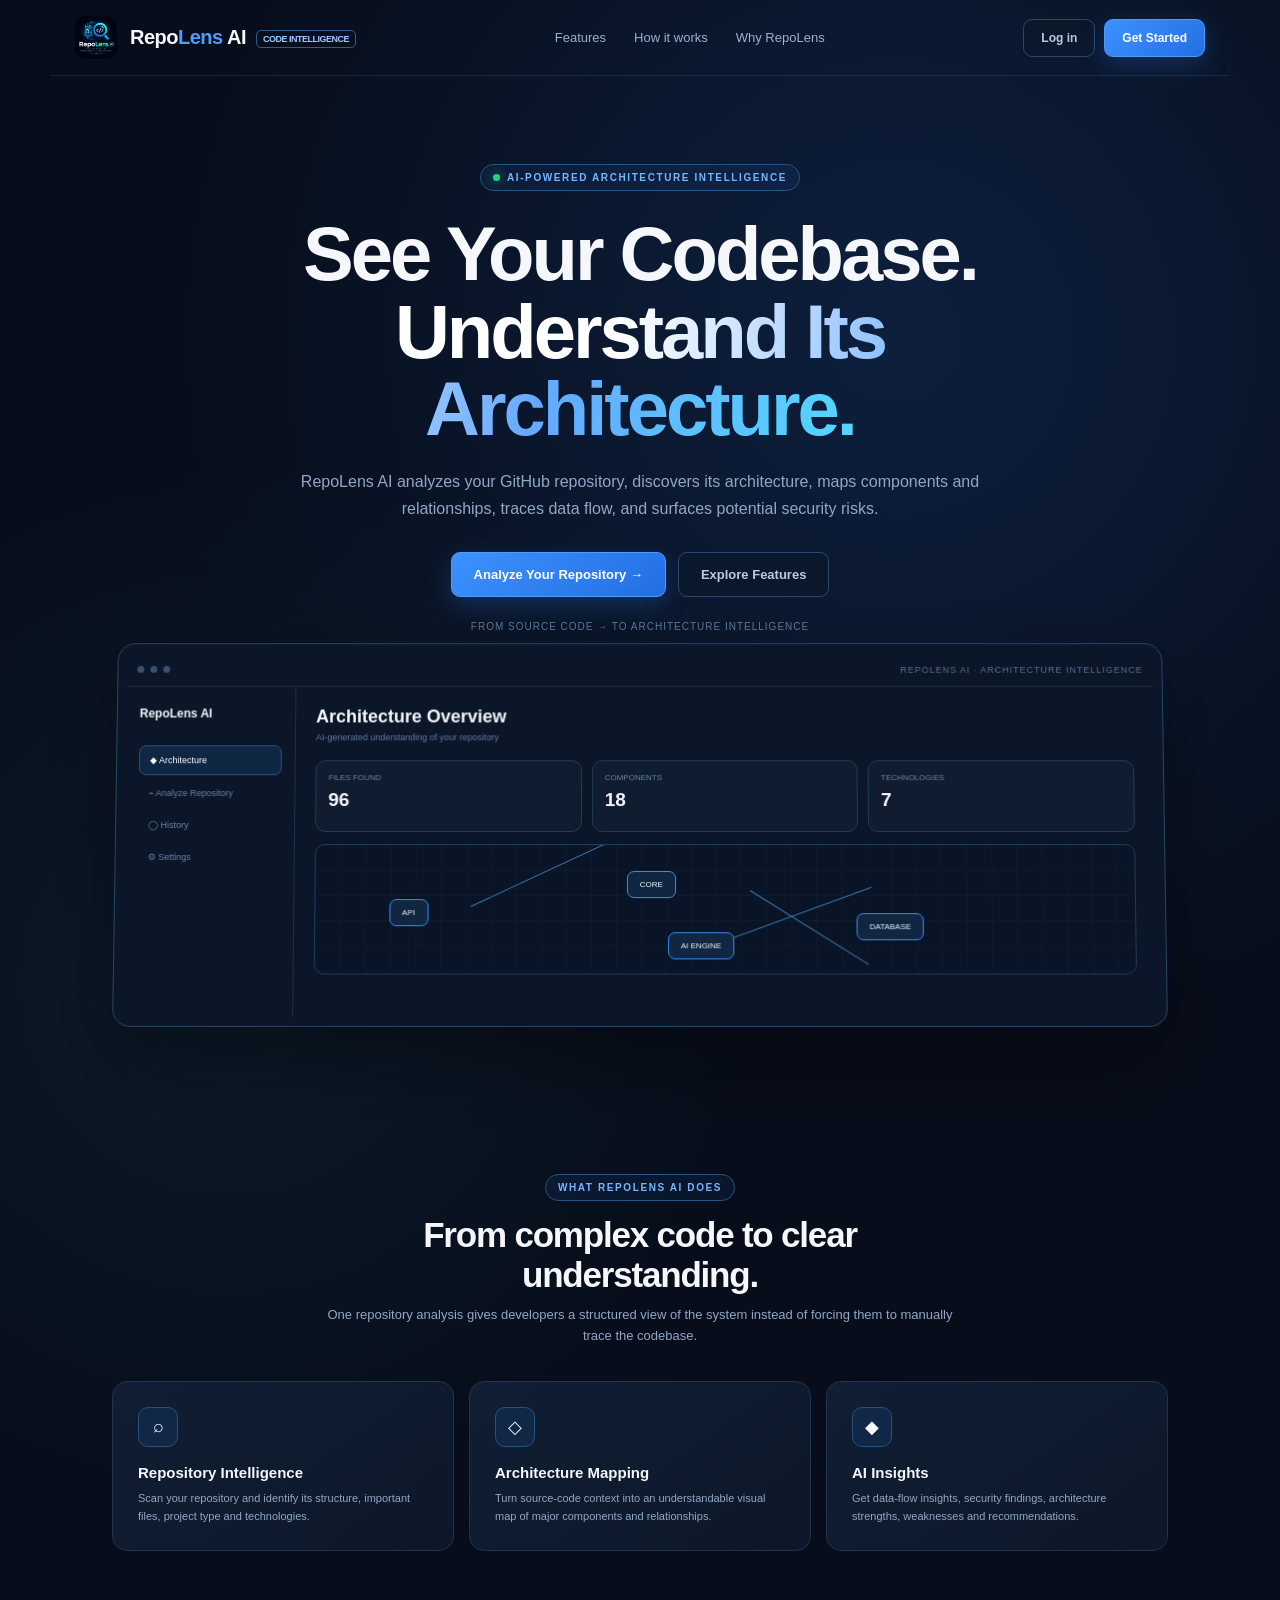
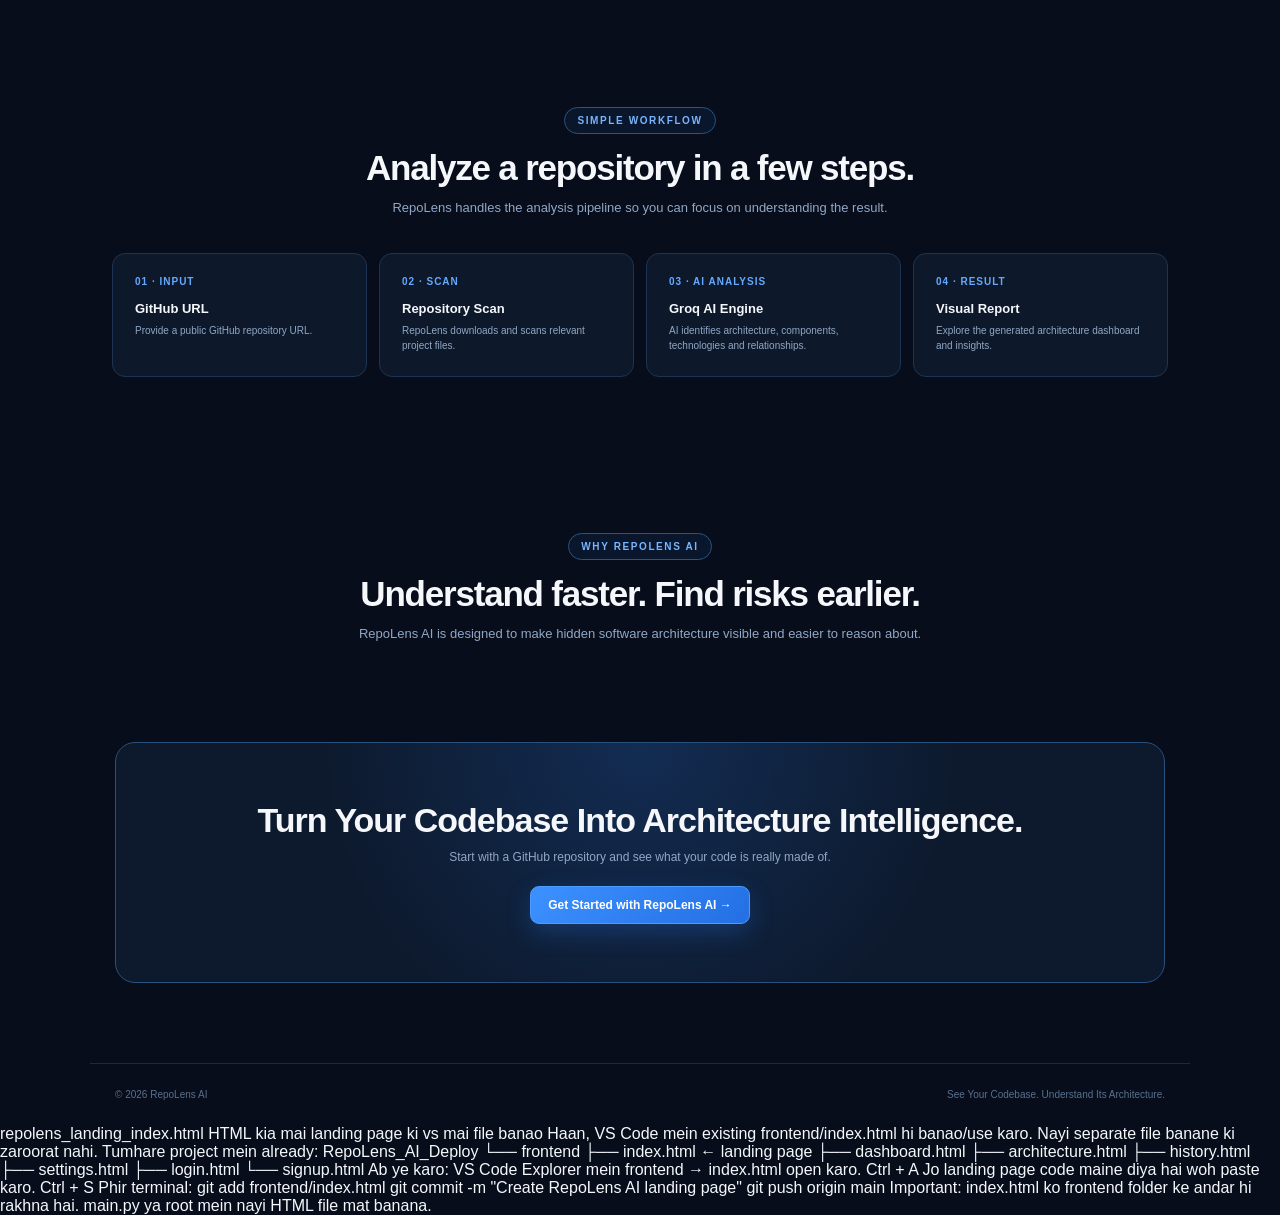
==== commit 9fb0dc13: "Create RepoLens AI landing page" ====
--- a/frontend/index.html
+++ b/frontend/index.html
@@ -1,96 +1,3 @@
-Today 4:57 PM
-nahi hai
-Pasted code(6).js
-JavaScript
-ye script.js ka complete code hai dekh lo achy se
-visit krny pe ye aya abhi frontend nahi araha hala k humne script.js ko github pe push bhi kr dia tha
-Pasted code(2).py
-Python
-ye hai main.py isko dekho check kro jo change krna hai wo kro bs wo sahi chal rahi hain cheezain unhy waisa hi rehny dena jo change krny wali cheezain hain wo kr k mujhy complete code de do 
-Vercel automatically new deployment nahi kr raha hai 
-kahan hai
-Pasted code(3).py
-Python
-ab is mai sb correct kr do time nahi hai kitni bar batao 
-acha ye dekho ye sb sahi hai bs landing page sahi nahi hai shayed is liye kion ke humne lagding page banaya hi nahi aur dusri cheez analyze nahi ho raha why bs ye do cheezain theek krni hai
-
-is mai to ye hai hi nahi
-
-Pasted code(7).js
-JavaScript
-tum sahi kr ke mujhy de do khud hi
-Pasted code(7).html
-File
-ye a raha hai
-ab sahi hai
- kia kro is mai
-Analysis paused
-Analysis paused
-
-Haan, issue mil gaya. Screenshot mein [object Object], Components 0, Technologies 0 ka reason architecture.html tha.
-
-Tumhara backend data top-level bhej raha hai, jabke architecture page data.architecture ke andar data dhoond raha tha. Backend response mein repository bhi object hai, isliye [object Object] aa raha tha.
-
-Maine poori fixed architecture.html bana di hai. Ismein current backend response bhi support hai aur old format bhi.
-
-Download:
-
-Fixed architecture.html
-
-ZIP:
-Fixed architecture.zip
-
-Ab sirf ye karo:
-
-VS Code mein:
-
-frontend/
-└── architecture.html
-
-purani file ko is new file se replace karo.
-
-Phir:
-
-git add frontend/architecture.html
-git commit -m "Fix architecture data rendering"
-git push origin main
-
-Uske baad Vercel automatically deploy karega.
-
-Phir naya repository analyze karna, kyunki browser ke localStorage mein purana result pada hua hai. New analysis ke baad Architecture page par actual Project Type, Technologies, Components, Relationships show honge.
-
-repolens_architecture_fixed.html
-HTML
-sahi ho gaya ab landing page
-
-Haan 👍 landing page bhi ready kar di hai — premium RepoLens AI SaaS style mein, tumhare existing logo, dark theme, features, workflow aur CTA ke saath.
-
-Download complete index.html
-
-Is landing page mein:
-✅ RepoLens AI branding + logo
-✅ See Your Codebase. Understand Its Architecture.
-✅ Analyze Your Repository button
-✅ Login / Get Started
-✅ Features section
-✅ How it works
-✅ Architecture dashboard preview
-✅ AI/security/architecture messaging
-✅ Responsive mobile design
-
-Ab VS Code mein:
-
-frontend/index.html
-
-purani file ko is wali se replace karo.
-
-Phir:
-
-git add frontend/index.html
-git commit -m "Create RepoLens AI landing page"
-git push origin main
-
-Uske baad Vercel deploy hone do. 
 
 <!DOCTYPE html>
 <html lang="en">
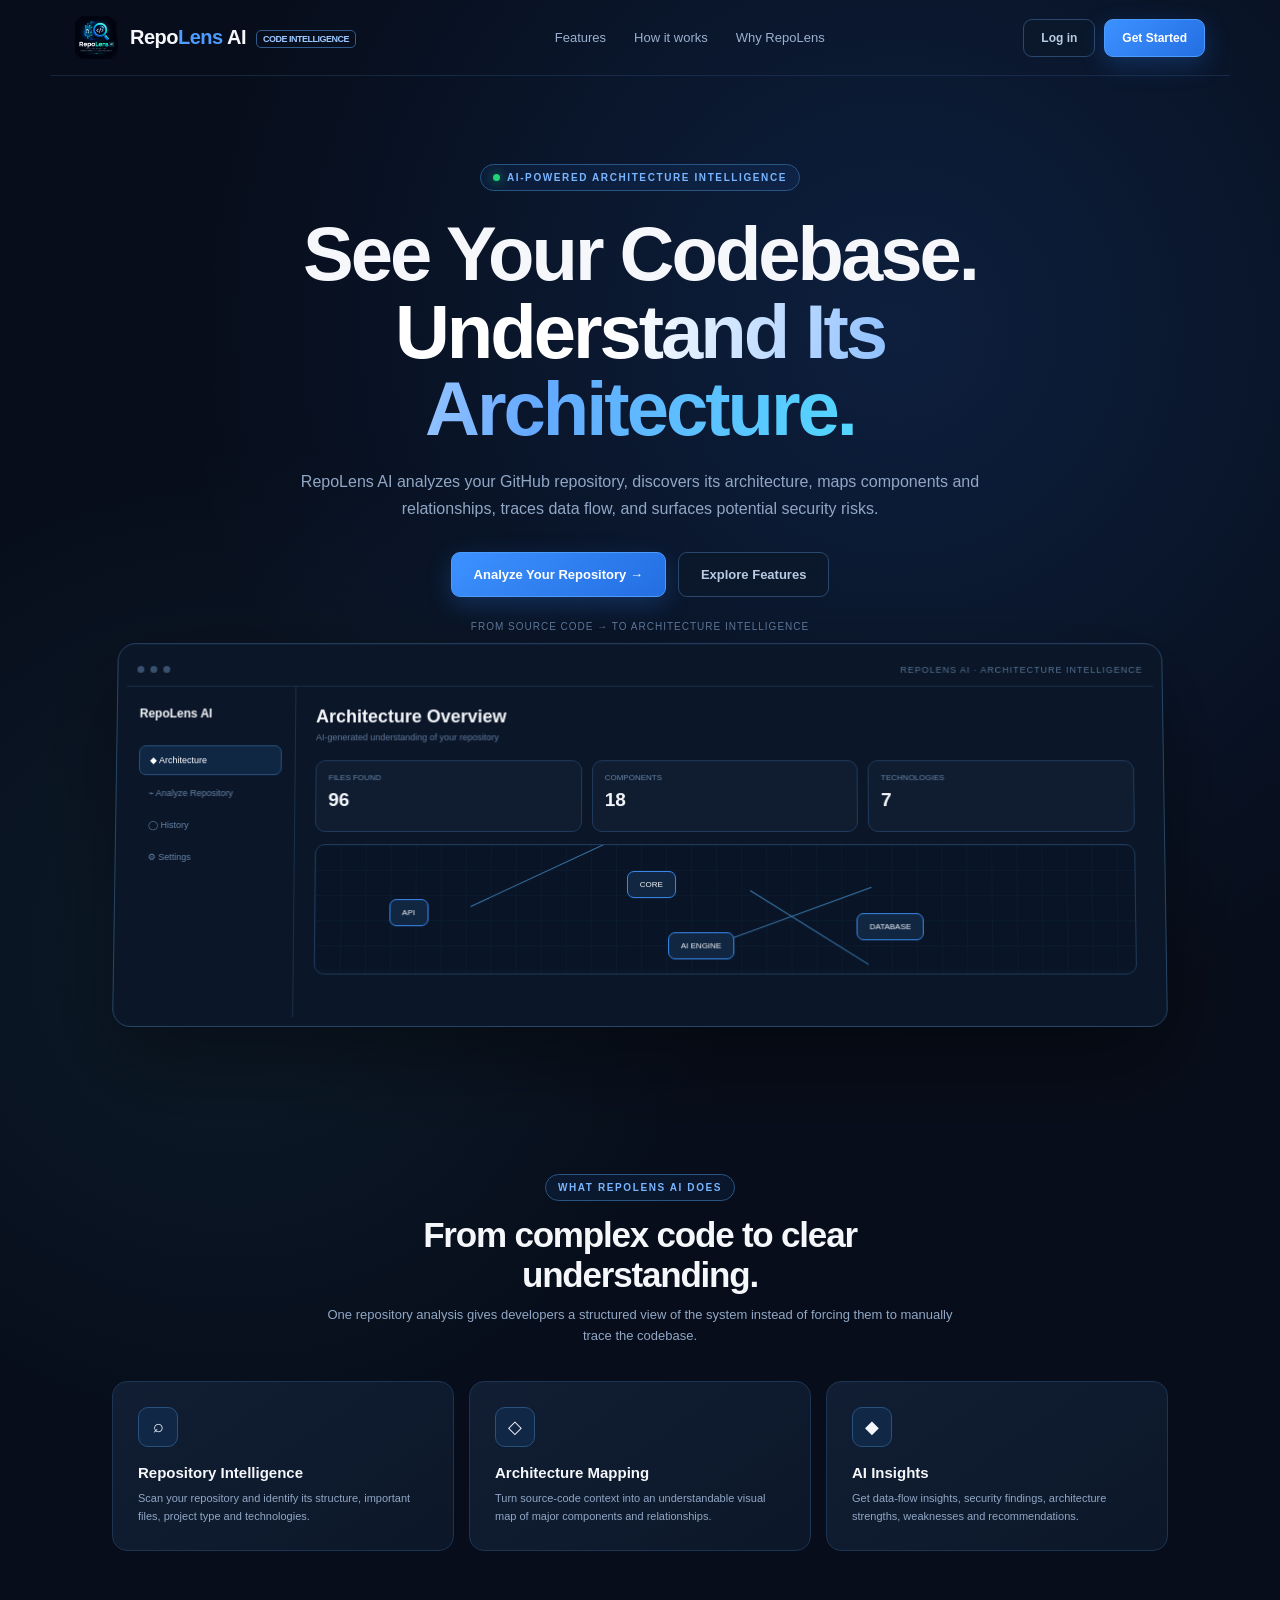
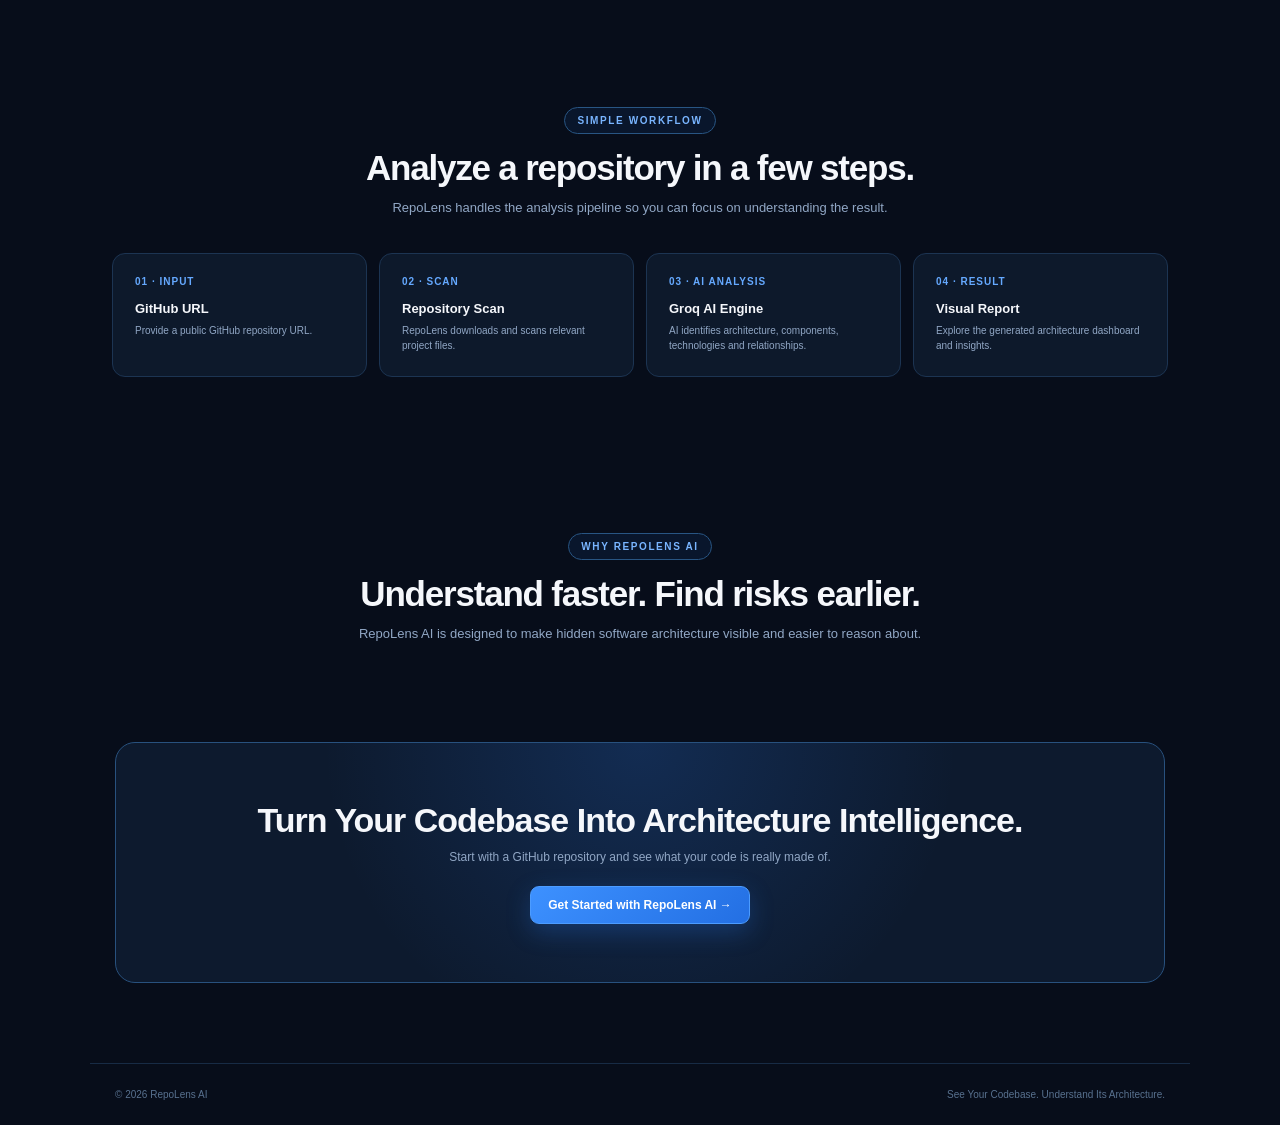
==== commit ef90b85f: "Create RepoLens AI landing page" ====
--- a/frontend/index.html
+++ b/frontend/index.html
@@ -244,32 +244,4 @@
 </footer>
 
 </body>
-</html>
-repolens_landing_index.html
-HTML
-kia mai landing page ki vs mai file banao
-
-Haan, VS Code mein existing frontend/index.html hi banao/use karo. Nayi separate file banane ki zaroorat nahi.
-
-Tumhare project mein already:
-
-RepoLens_AI_Deploy
-└── frontend
-    ├── index.html   ← landing page
-    ├── dashboard.html
-    ├── architecture.html
-    ├── history.html
-    ├── settings.html
-    ├── login.html
-    └── signup.html
-Ab ye karo:
-VS Code Explorer mein frontend → index.html open karo.
-Ctrl + A
-Jo landing page code maine diya hai woh paste karo.
-Ctrl + S
-Phir terminal:
-git add frontend/index.html
-git commit -m "Create RepoLens AI landing page"
-git push origin main
-
-Important: index.html ko frontend folder ke andar hi rakhna hai. main.py ya root mein nayi HTML file mat banana.+</html>
